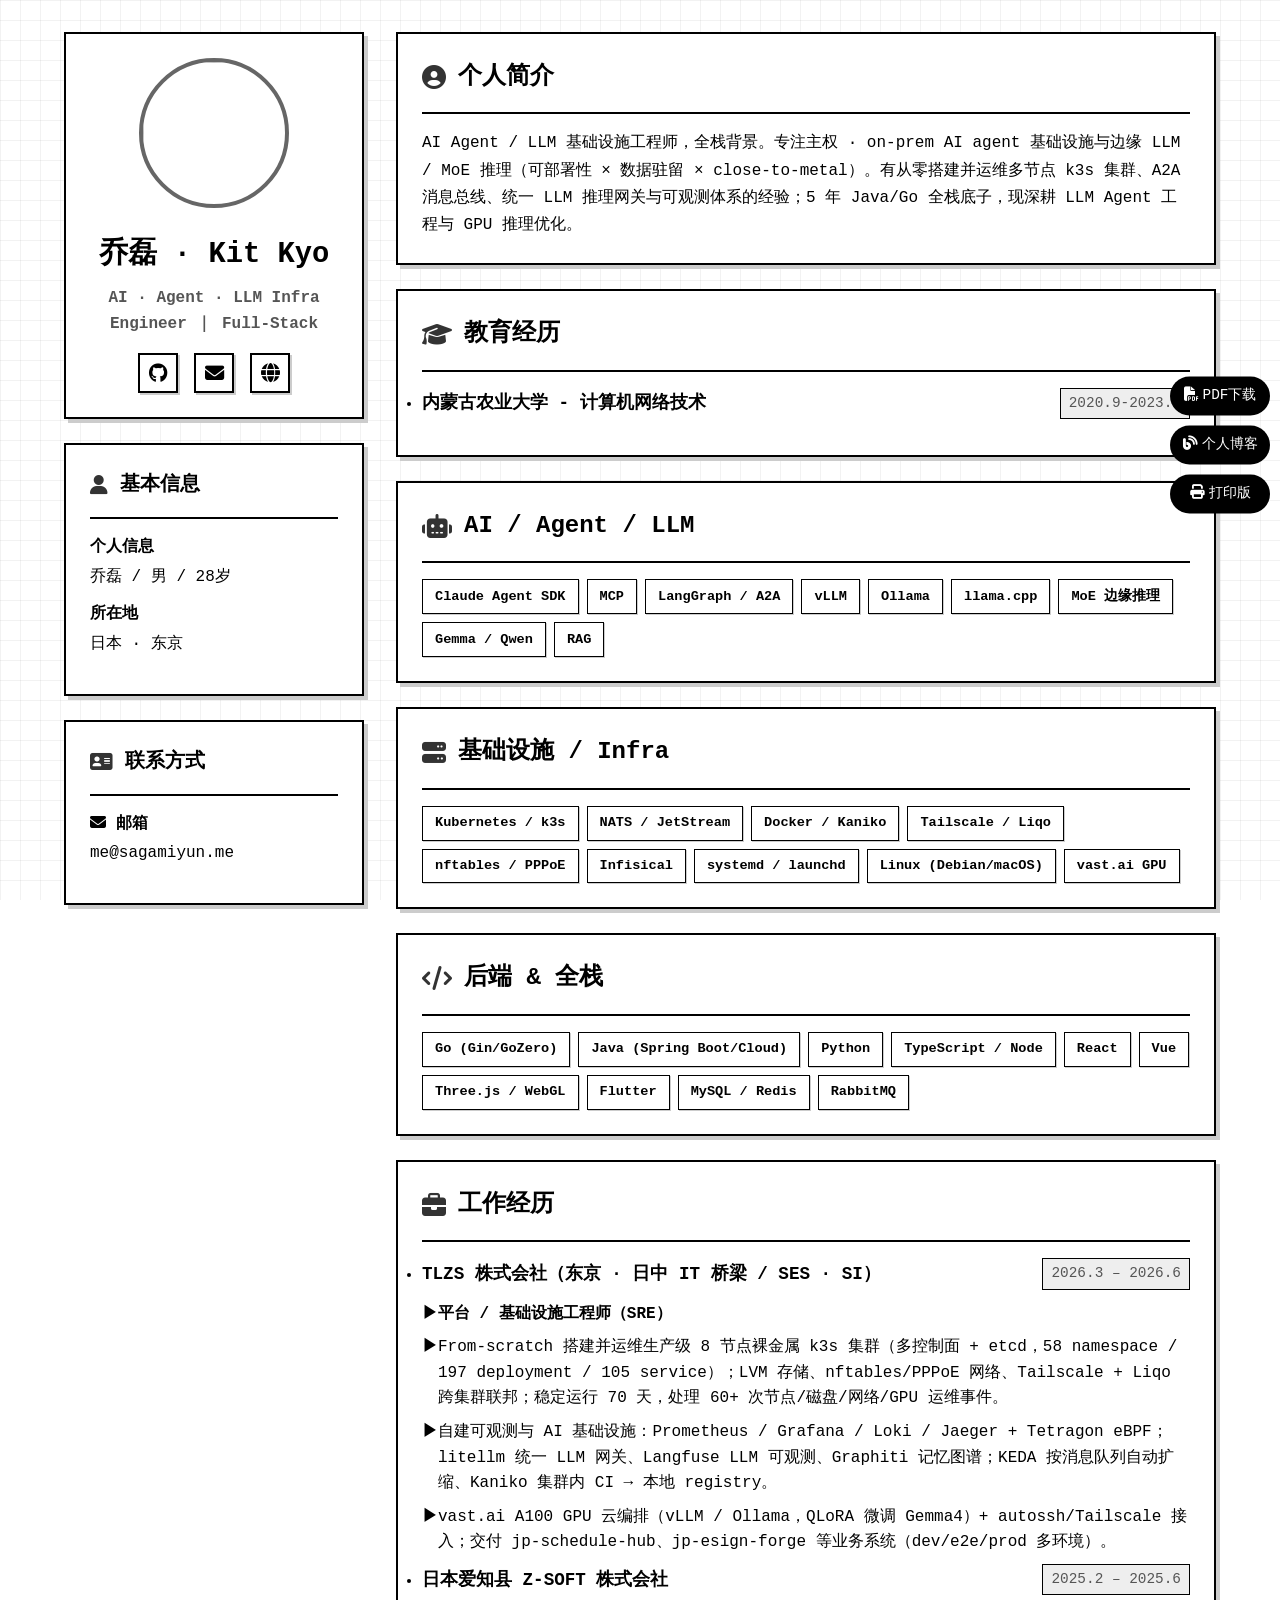
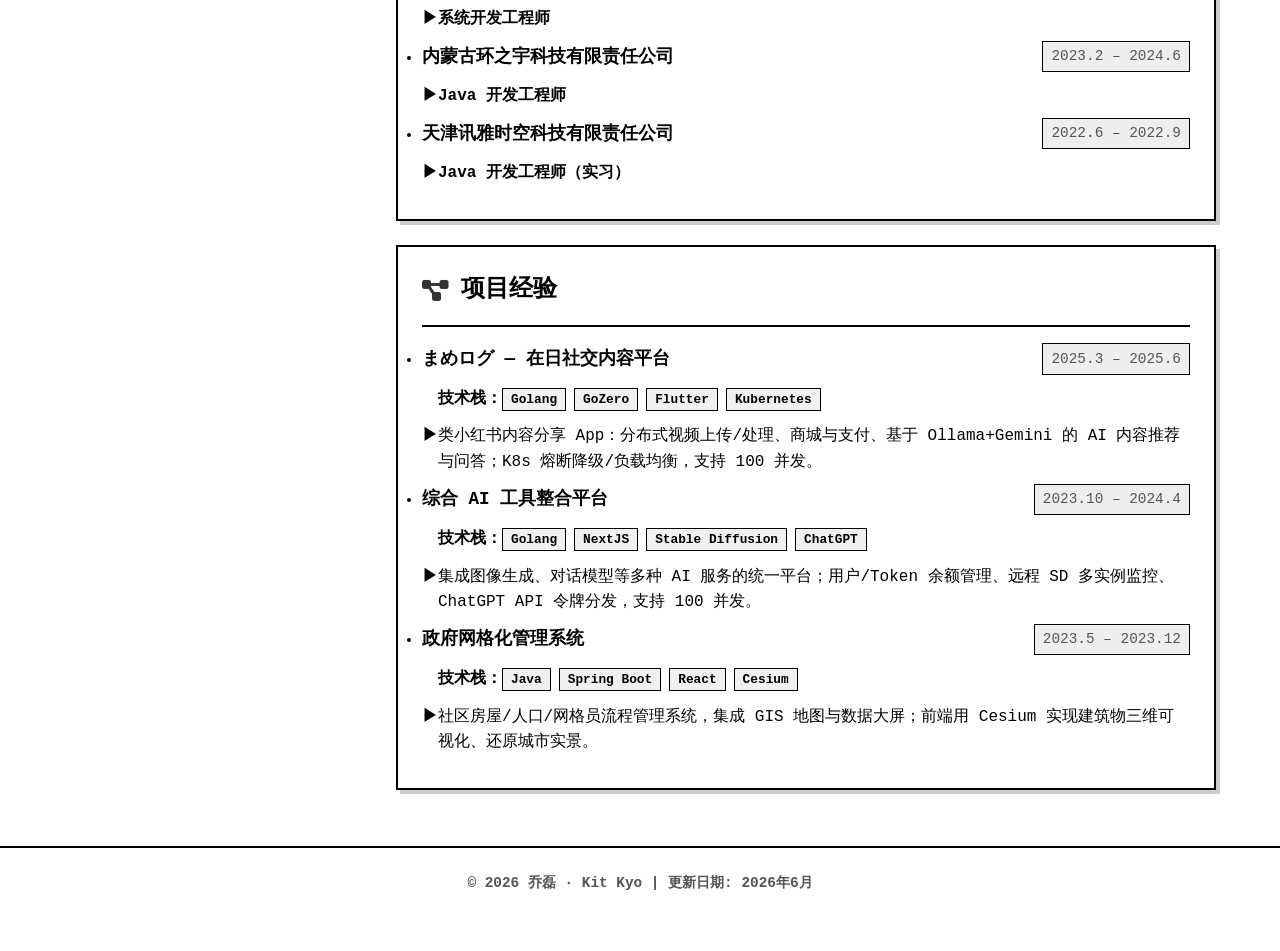
==== index.html @ 7904037d "resume: fix summary wording" ====
<!DOCTYPE html>
<html lang="zh-cn">

<head>
  <meta http-equiv="Content-Type" content="text/html; charset=UTF-8">

  <!--字符编码-->
  <meta http-equiv="Content-Type" content="text/html;charset=utf-8">
  <!--语言-->
  <meta http-equiv="Content-Language" contect="zh-CN">
  <!--移动端适配-->
  <meta name="viewport" content="width=device-width, initial-scale=1, user-scalable=no">
  <!--标题-->
  <title>乔磊的个人简历</title>
  <!--关键词-->
  <meta name="keywords" content="乔磊,个人主页,简历,qiaolei，乔磊的个人简历">
  <!--描述-->
  <meta name="description" content="乔磊的个人简历">
  <!--作者 author-->
  <meta name="author" content="乔磊,me@sagamiyun.me">

  <!-- 字体 -->
  <link rel="preconnect" href="https://fonts.googleapis.com">
  <link rel="preconnect" href="https://fonts.gstatic.com" crossorigin>
  <link href="https://fonts.googleapis.com/css2?family=Inter:wght@400;500;600;700&display=swap" rel="stylesheet">

  <!--logo-->
  <link rel="shortcut icon" href="https://img.sagamiyun.me//img/202212170943982.jpg" type="image/x-icon">
  <!-- Font Awesome -->
  <link rel="stylesheet" href="https://cdnjs.cloudflare.com/ajax/libs/font-awesome/6.4.0/css/all.min.css">
  <!-- 自定义样式 -->
  <link rel="stylesheet" href="./modern-resume.css">

  <style>
    /* 侧边导航栏样式 */
    .sidebar-nav {
      position: fixed;
      right: 20px;
      top: 50%;
      transform: translateY(-50%);
      z-index: 1000;
    }

    .sidebar-nav ul {
      list-style: none;
      padding: 0;
      margin: 0;
    }

    .sidebar-nav li {
      margin-bottom: 10px;
    }

    .sidebar-nav a {
      display: block;
      width: 120px;
      padding: 10px 15px;
      background-color: var(--primary-color);
      color: white;
      text-decoration: none;
      border-radius: 30px;
      text-align: center;
      font-weight: 500;
      transition: var(--transition);
      box-shadow: var(--shadow);
    }

    .sidebar-nav a:hover {
      background-color: var(--secondary-color);
      transform: translateY(-3px);
      box-shadow: 0 10px 15px -3px rgba(0, 0, 0, 0.2), 0 4px 6px -2px rgba(0, 0, 0, 0.1);
    }

    .sidebar-nav i {
      margin-right: 5px;
    }

    /* 修复头像居中问题 */
    .portrait {
      display: flex;
      justify-content: center;
      align-items: center;
      margin-bottom: 1.5rem;
    }

    .avatar {
      width: 150px;
      height: 150px;
      border-radius: 50%;
      object-fit: cover;
      border: 4px solid var(--accent-color);
      box-shadow: var(--shadow);
      margin: 0 auto;
    }

    .name {
      text-align: center;
    }

    .social-links {
      display: flex;
      justify-content: center;
      gap: 1rem;
      margin-top: 1rem;
    }

    /* 响应式设计 */
    @media (max-width: 1400px) {
      .sidebar-nav {
        right: 10px;
      }

      .sidebar-nav a {
        width: 100px;
        font-size: 0.9rem;
        padding: 8px 12px;
      }
    }

    @media (max-width: 900px) {
      .sidebar-nav {
        position: static;
        transform: none;
        margin: 20px auto;
        width: 100%;
        max-width: 300px;
      }

      .sidebar-nav ul {
        display: flex;
        justify-content: space-around;
      }

      .sidebar-nav li {
        margin: 0 5px;
      }

      .sidebar-nav a {
        width: auto;
        padding: 8px 15px;
      }
    }
  </style>

  <script>
    function loading2() {
      document.getElementsByClassName('avatar')[0].style.display = 'block';
      document.getElementsByClassName('loading')[0].style.display = 'none';
    }
  </script>
</head>

<body>
  <!-- 侧边导航栏 -->
  <aside class="sidebar-nav">
    <ul>
      <li><a href="https://cdn.statically.io/gh/sagamiyun/sagamiyun.github.io/main/sagamiyuncurriculum_vitae.pdf"
          target="_blank"><i class="fas fa-file-pdf"></i>PDF下载</a></li>
      <li><a href="https://sagamiyun.me/" target="_blank"><i class="fas fa-blog"></i>个人博客</a></li>
      <li><a href="print-webresume.html" target="_blank"><i class="fas fa-print"></i>打印版</a></li>
    </ul>
  </aside>

  <article class="container">
    <section class="side" id="side">

      <!-- 个人肖像 -->
      <section class="me">
        <section class="portrait">
          <div class="loading" style="display: none;"> <span></span> <span></span> <span></span> <span></span>
            <span></span> </div>
          <!-- 头像照片 -->
          <img class="avatar" src="https://img.sagamiyun.me//img/13143451267812.png" onload="loading2()"
            style="display: block;">
        </section>
        <h1 class="name">乔磊 · Kit Kyo</h1>
        <h4 class="info-job">AI · Agent · LLM Infra Engineer ｜ Full-Stack</h4>

        <!-- 社交媒体链接 -->
        <div class="social-links">
          <a href="https://github.com/SagamiYun" target="_blank" title="GitHub"><i class="fab fa-github"></i></a>
          <a href="mailto:me@sagamiyun.me" title="Email"><i class="fas fa-envelope"></i></a>
          <a href="https://sagamiyun.me/" target="_blank" title="个人博客"><i class="fas fa-globe"></i></a>
        </div>
      </section>

      <!-- 基本信息 -->
      <section class="profile info-unit">
        <h2> <i class="fas fa-user" aria-hidden="true"></i>基本信息</h2>
        <hr>
        <ul>
          <li>
            <label>个人信息</label>
            <span>乔磊 / 男 / 28岁</span>
          </li>
          <li>
            <label>所在地</label>
            <span>日本 · 东京</span>
          </li>
        </ul>
      </section>

      <!-- 联系方式 -->
      <section class="contact info-unit">
        <h2> <i class="fas fa-address-card" aria-hidden="true"></i>联系方式</h2>
        <hr>
        <ul>
          <li><label><i class="fas fa-envelope"></i> 邮箱</label><a href="mailto:me@sagamiyun.me"
              target="_blank">me@sagamiyun.me</a></li>
        </ul>
      </section>

    </section>

    <section class="main">
      <!-- 个人简介 -->
      <section class="summary info-unit">
        <h2> <i class="fas fa-user-circle" aria-hidden="true"></i>个人简介</h2>
        <hr>
        <p>
          AI Agent / LLM 基础设施工程师，全栈背景。专注主权 · on-prem AI agent 基础设施与边缘 LLM / MoE 推理（可部署性 × 数据驻留 × close-to-metal）。有从零搭建并运维多节点 k3s 集群、A2A 消息总线、统一 LLM 推理网关与可观测体系的经验；5 年 Java/Go 全栈底子，现深耕 LLM Agent 工程与 GPU 推理优化。
        </p>
      </section>

      <!-- 教育经历 -->
      <section class="edu info-unit">
        <h2> <i class="fas fa-graduation-cap" aria-hidden="true"></i>教育经历</h2>
        <hr>
        <ul>
          <li>
            <h3> <span>内蒙古农业大学 - 计算机网络技术</span>
              <time>2020.9-2023.7</time>
            </h3>
          </li>
        </ul>
      </section>

      <!-- 技能 -->
      <section class="skills info-unit">
        <h2> <i class="fas fa-robot" aria-hidden="true"></i>AI / Agent / LLM</h2>
        <hr>
        <ul class="info-content skill-tags">
          <li><span class="tag">Claude Agent SDK</span></li>
          <li><span class="tag">MCP</span></li>
          <li><span class="tag">LangGraph / A2A</span></li>
          <li><span class="tag">vLLM</span></li>
          <li><span class="tag">Ollama</span></li>
          <li><span class="tag">llama.cpp</span></li>
          <li><span class="tag">MoE 边缘推理</span></li>
          <li><span class="tag">Gemma / Qwen</span></li>
          <li><span class="tag">RAG</span></li>
        </ul>
      </section>

      <section class="skills info-unit">
        <h2> <i class="fas fa-server" aria-hidden="true"></i>基础设施 / Infra</h2>
        <hr>
        <ul class="info-content skill-tags">
          <li><span class="tag">Kubernetes / k3s</span></li>
          <li><span class="tag">NATS / JetStream</span></li>
          <li><span class="tag">Docker / Kaniko</span></li>
          <li><span class="tag">Tailscale / Liqo</span></li>
          <li><span class="tag">nftables / PPPoE</span></li>
          <li><span class="tag">Infisical</span></li>
          <li><span class="tag">systemd / launchd</span></li>
          <li><span class="tag">Linux (Debian/macOS)</span></li>
          <li><span class="tag">vast.ai GPU</span></li>
        </ul>
      </section>

      <section class="skills info-unit">
        <h2> <i class="fas fa-code" aria-hidden="true"></i>后端 & 全栈</h2>
        <hr>
        <ul class="info-content skill-tags">
          <li><span class="tag">Go (Gin/GoZero)</span></li>
          <li><span class="tag">Java (Spring Boot/Cloud)</span></li>
          <li><span class="tag">Python</span></li>
          <li><span class="tag">TypeScript / Node</span></li>
          <li><span class="tag">React</span></li>
          <li><span class="tag">Vue</span></li>
          <li><span class="tag">Three.js / WebGL</span></li>
          <li><span class="tag">Flutter</span></li>
          <li><span class="tag">MySQL / Redis</span></li>
          <li><span class="tag">RabbitMQ</span></li>
        </ul>
      </section>

      <!-- 工作经历 -->
      <section class="work info-unit">
        <h2> <i class="fas fa-briefcase" aria-hidden="true"></i>工作经历</h2>
        <hr />
        <ul>
          <li>
            <h3> <span>TLZS 株式会社（东京 · 日中 IT 桥梁 / SES · SI）</span>
              <time>2026.3 – 2026.6</time>
            </h3>
            <ul class="info-content">
              <li><strong>平台 / 基础设施工程师（SRE）</strong></li>
              <li>From-scratch 搭建并运维生产级 8 节点裸金属 k3s 集群（多控制面 + etcd，58 namespace / 197 deployment / 105 service）；LVM 存储、nftables/PPPoE 网络、Tailscale + Liqo 跨集群联邦；稳定运行 70 天，处理 60+ 次节点/磁盘/网络/GPU 运维事件。</li>
              <li>自建可观测与 AI 基础设施：Prometheus / Grafana / Loki / Jaeger + Tetragon eBPF；litellm 统一 LLM 网关、Langfuse LLM 可观测、Graphiti 记忆图谱；KEDA 按消息队列自动扩缩、Kaniko 集群内 CI → 本地 registry。</li>
              <li>vast.ai A100 GPU 云编排（vLLM / Ollama，QLoRA 微调 Gemma4）+ autossh/Tailscale 接入；交付 jp-schedule-hub、jp-esign-forge 等业务系统（dev/e2e/prod 多环境）。</li>
            </ul>
          </li>
          <li>
            <h3> <span>日本爱知县 Z-SOFT 株式会社</span>
              <time>2025.2 – 2025.6</time>
            </h3>
            <ul class="info-content">
              <li><strong>系统开发工程师</strong></li>
            </ul>
          </li>
          <li>
            <h3> <span>内蒙古环之宇科技有限责任公司</span>
              <time>2023.2 – 2024.6</time>
            </h3>
            <ul class="info-content">
              <li><strong>Java 开发工程师</strong></li>
            </ul>
          </li>
          <li>
            <h3> <span>天津讯雅时空科技有限责任公司</span>
              <time>2022.6 – 2022.9</time>
            </h3>
            <ul class="info-content">
              <li><strong>Java 开发工程师（实习）</strong></li>
            </ul>
          </li>
        </ul>
      </section>

      <!-- 项目经验 -->
      <section class="project info-unit">
        <h2> <i class="fas fa-project-diagram" aria-hidden="true"></i>项目经验</h2>
        <hr>
        <ul>
          <li>
            <h3> <span>まめログ — 在日社交内容平台</span>
              <time>2025.3 – 2025.6</time>
            </h3>
            <ul class="info-content">
              <li class="project-tech"><strong>技术栈：</strong><span class="tech-tag">Golang</span><span class="tech-tag">GoZero</span><span class="tech-tag">Flutter</span><span class="tech-tag">Kubernetes</span></li>
              <li>类小红书内容分享 App：分布式视频上传/处理、商城与支付、基于 Ollama+Gemini 的 AI 内容推荐与问答；K8s 熔断降级/负载均衡，支持 100 并发。</li>
            </ul>
          </li>
          <li>
            <h3> <span>综合 AI 工具整合平台</span>
              <time>2023.10 – 2024.4</time>
            </h3>
            <ul class="info-content">
              <li class="project-tech"><strong>技术栈：</strong><span class="tech-tag">Golang</span><span class="tech-tag">NextJS</span><span class="tech-tag">Stable Diffusion</span><span class="tech-tag">ChatGPT</span></li>
              <li>集成图像生成、对话模型等多种 AI 服务的统一平台；用户/Token 余额管理、远程 SD 多实例监控、ChatGPT API 令牌分发，支持 100 并发。</li>
            </ul>
          </li>
          <li>
            <h3> <span>政府网格化管理系统</span>
              <time>2023.5 – 2023.12</time>
            </h3>
            <ul class="info-content">
              <li class="project-tech"><strong>技术栈：</strong><span class="tech-tag">Java</span><span class="tech-tag">Spring Boot</span><span class="tech-tag">React</span><span class="tech-tag">Cesium</span></li>
              <li>社区房屋/人口/网格员流程管理系统，集成 GIS 地图与数据大屏；前端用 Cesium 实现建筑物三维可视化、还原城市实景。</li>
            </ul>
          </li>
        </ul>
      </section>
    </section>
  </article>

  <footer>
    <p>© 2026 乔磊 · Kit Kyo | 更新日期: 2026年6月</p>
  </footer>
</body>

</html>
---- modern-resume.css ----
/* 像素风格简历样式 - 黑白简约主题 */
:root {
  --primary-color: #000000;
  --secondary-color: #333333;
  --accent-color: #666666;
  --text-color: #000000;
  --light-text: #555555;
  --bg-color: #ffffff;
  --card-bg: #ffffff;
  --border-color: #000000;
  --pixel-shadow: 4px 4px 0px #cccccc;
  --pixel-border: 2px solid #000000;
  --transition: none;
  --glow: none;
}

* {
  margin: 0;
  padding: 0;
  box-sizing: border-box;
}

body {
  font-family: 'Courier New', monospace;
  background: #ffffff;
  color: #000000;
  line-height: 1.6;
  padding: 2rem 0;
  min-height: 100vh;
  position: relative;
}

/* 像素网格背景效果 */
body::before {
  content: '';
  position: fixed;
  top: 0;
  left: 0;
  width: 100%;
  height: 100%;
  background-image: 
    linear-gradient(rgba(0, 0, 0, 0.05) 1px, transparent 1px),
    linear-gradient(90deg, rgba(0, 0, 0, 0.05) 1px, transparent 1px);
  background-size: 20px 20px;
  pointer-events: none;
  z-index: -1;
}

.container {
  max-width: 1200px;
  margin: 0 auto;
  display: grid;
  grid-template-columns: 300px 1fr;
  gap: 2rem;
  padding: 0 1.5rem;
  position: relative;
}

/* 像素风格侧边栏 */
.side {
  position: sticky;
  top: 2rem;
  height: fit-content;
}

.me, .profile, .contact, .skill {
  background: var(--card-bg);
  border: var(--pixel-border);
  padding: 1.5rem;
  margin-bottom: 1.5rem;
  box-shadow: var(--pixel-shadow);
  position: relative;
  backdrop-filter: blur(10px);
}

/* 像素风格发光边框效果 */
.me::before, .profile::before, .contact::before, .skill::before, .info-unit::before {
  display: none;
}

.me:hover, .profile:hover, .contact:hover, .skill:hover, .info-unit:hover {
  transform: none;
  box-shadow: var(--pixel-shadow);
}

@keyframes pixelGlow {
  0% { filter: brightness(1); }
  50% { filter: brightness(1.2); }
  100% { filter: brightness(1.1); }
}

.portrait {
  display: flex;
  justify-content: center;
  align-items: center;
  margin-bottom: 1.5rem;
}

.avatar {
  width: 120px;
  height: 120px;
  border: 3px solid var(--border-color);
  box-shadow: var(--pixel-shadow);
  margin: 0 auto;
  image-rendering: pixelated;
  image-rendering: -moz-crisp-edges;
  image-rendering: crisp-edges;
}

.name {
  font-size: 1.8rem;
  font-weight: bold;
  color: var(--primary-color);
  text-align: center;
  margin-bottom: 0.5rem;
  font-family: 'Courier New', monospace;
}

.info-job {
  font-size: 1rem;
  color: var(--light-text);
  text-align: center;
  margin-bottom: 1rem;
  font-weight: bold;
  font-family: 'Courier New', monospace;
}

/* 社交媒体链接 - 像素按钮风格 */
.social-links {
  display: flex;
  justify-content: center;
  gap: 1rem;
  margin-top: 1rem;
}

.social-links a {
  color: var(--primary-color);
  font-size: 1.2rem;
  width: 40px;
  height: 40px;
  border: 2px solid var(--border-color);
  display: flex;
  align-items: center;
  justify-content: center;
  background: var(--card-bg);
  box-shadow: 2px 2px 0px #cccccc;
  text-decoration: none;
}

.social-links a:hover {
  background: #eeeeee;
  box-shadow: 2px 2px 0px #aaaaaa;
  transform: translate(-1px, -1px);
}

.info-unit {
  background: var(--card-bg);
  border: var(--pixel-border);
  padding: 1.5rem;
  margin-bottom: 1.5rem;
  box-shadow: var(--pixel-shadow);
  position: relative;
  backdrop-filter: blur(10px);
}

.info-unit h2 {
  font-size: 1.25rem;
  font-weight: bold;
  color: var(--primary-color);
  margin-bottom: 1rem;
  display: flex;
  align-items: center;
  font-family: 'Courier New', monospace;
}

.info-unit h2 i {
  margin-right: 0.75rem;
  color: var(--secondary-color);
}

.info-unit hr {
  height: 2px;
  background: var(--border-color);
  border: none;
  margin-bottom: 1rem;
}

.profile ul, .contact ul {
  list-style: none;
}

.profile li, .contact li {
  margin-bottom: 0.75rem;
  color: var(--text-color);
  font-family: 'Courier New', monospace;
}

.profile label, .contact label {
  display: block;
  font-weight: bold;
  color: var(--primary-color);
  margin-bottom: 0.25rem;
}

.contact a {
  color: var(--text-color);
  text-decoration: none;
}

.contact a:hover {
  color: var(--secondary-color);
}

/* 主内容区样式 */
.main .info-unit h2 {
  font-size: 1.5rem;
}

.main .info-unit h3 {
  font-size: 1.1rem;
  font-weight: bold;
  margin-bottom: 0.75rem;
  display: flex;
  justify-content: space-between;
  align-items: center;
  color: var(--primary-color);
  font-family: 'Courier New', monospace;
}

.main .info-unit h3 time {
  font-size: 0.9rem;
  color: var(--light-text);
  font-weight: normal;
  background: #eeeeee;
  padding: 0.2rem 0.5rem;
  border: 1px solid var(--border-color);
}

.info-content {
  padding-left: 1rem;
  list-style: none;
}

.info-content li {
  margin-bottom: 0.5rem;
  position: relative;
  color: var(--text-color);
  font-family: 'Courier New', monospace;
}

.info-content li:before {
  content: "▶";
  color: var(--primary-color);
  font-weight: bold;
  display: inline-block;
  width: 1em;
  margin-left: -1em;
}

.info-content strong {
  color: var(--primary-color);
  font-weight: bold;
}

.project .info-content ul {
  padding-left: 1.5rem;
  margin-top: 0.5rem;
}

.project .info-content i {
  color: var(--primary-color);
  margin-right: 0.5rem;
}

/* 像素风格技能标签 */
.skill-tags {
  display: flex;
  flex-wrap: wrap;
  gap: 0.5rem;
  padding-left: 0;
}

.skill-tags li {
  margin-bottom: 0;
}

.skill-tags li:before {
  content: none;
}

.tag {
  background: var(--card-bg);
  color: var(--primary-color);
  padding: 0.35rem 0.75rem;
  border: 1px solid var(--border-color);
  font-size: 0.85rem;
  font-weight: bold;
  display: inline-block;
  font-family: 'Courier New', monospace;
  box-shadow: 1px 1px 0px #cccccc;
}

.tag:hover {
  background: #eeeeee;
  box-shadow: 2px 2px 0px #aaaaaa;
  transform: translate(-1px, -1px);
}

/* 像素风格技能详情 */
.skill-details {
  margin-top: 1.5rem;
}

.skill-item {
  margin-bottom: 1.5rem;
  padding: 1rem;
  background: #f8f8f8;
  border: 1px solid var(--border-color);
  border-left: 3px solid var(--primary-color);
}

.skill-item h4 {
  color: var(--primary-color);
  margin-bottom: 0.5rem;
  font-size: 1rem;
  font-family: 'Courier New', monospace;
  font-weight: bold;
}

.skill-item h4 i {
  margin-right: 0.5rem;
}

.skill-item p {
  color: var(--text-color);
  font-size: 0.95rem;
  margin: 0;
  font-family: 'Courier New', monospace;
}

/* 项目技术标签 - 像素风格 */
.project-tech {
  margin-bottom: 0.75rem !important;
}

.project-tech:before {
  content: none !important;
}

.tech-tag {
  background: #f0f0f0;
  color: var(--primary-color);
  padding: 0.2rem 0.5rem;
  border: 1px solid var(--border-color);
  font-size: 0.8rem;
  font-weight: bold;
  margin-right: 0.5rem;
  font-family: 'Courier New', monospace;
}

/* 技能等级标签 */
.skill-level {
  float: right;
  font-size: 0.8rem;
  color: white;
  background: var(--primary-color);
  padding: 0.1rem 0.5rem;
  border: 1px solid var(--border-color);
  font-family: 'Courier New', monospace;
  font-weight: bold;
}

/* 像素风格进度条 */
progress {
  width: 100%;
  height: 12px;
  border: 2px solid var(--border-color);
  background: #f8f8f8;
  margin-top: 0.25rem;
}

progress::-webkit-progress-bar {
  background: #f8f8f8;
}

progress::-webkit-progress-value {
  background: var(--primary-color);
}

/* 页脚样式 */
footer {
  text-align: center;
  padding: 1.5rem 0;
  color: var(--light-text);
  font-size: 0.9rem;
  margin-top: 2rem;
  border-top: 2px solid var(--border-color);
  font-family: 'Courier New', monospace;
  font-weight: bold;
}

/* 个人简介样式 */
.summary p {
  color: var(--text-color);
  font-size: 1rem;
  line-height: 1.7;
  font-family: 'Courier New', monospace;
}

/* 响应式设计 */
@media (max-width: 900px) {
  .container {
    grid-template-columns: 1fr;
  }
  
  .side {
    position: static;
  }
  
  body::before {
    background-size: 15px 15px;
  }
}

@media (max-width: 600px) {
  body {
    padding: 1rem 0;
  }
  
  .container {
    padding: 0 1rem;
  }
  
  .main .info-unit h3 {
    flex-direction: column;
    align-items: flex-start;
  }
  
  .main .info-unit h3 time {
    margin-top: 0.25rem;
  }
  
  .skill-tags {
    gap: 0.35rem;
  }
  
  .tag {
    padding: 0.25rem 0.5rem;
    font-size: 0.8rem;
  }
  
  body::before {
    background-size: 10px 10px;
  }
}

/* 打印样式优化 */
@media print {
  body {
    background: white;
    padding: 0;
  }
  
  body::before {
    display: none;
  }
  
  .container {
    max-width: 100%;
    padding: 0;
  }
  
  .me:hover, .profile:hover, .contact:hover, .info-unit:hover {
    transform: none;
    box-shadow: none;
  }
  
  .me, .profile, .contact, .info-unit {
    box-shadow: none;
    border: 1px solid #000;
    background: white;
    color: black;
  }
  
  footer {
    display: none;
  }
}
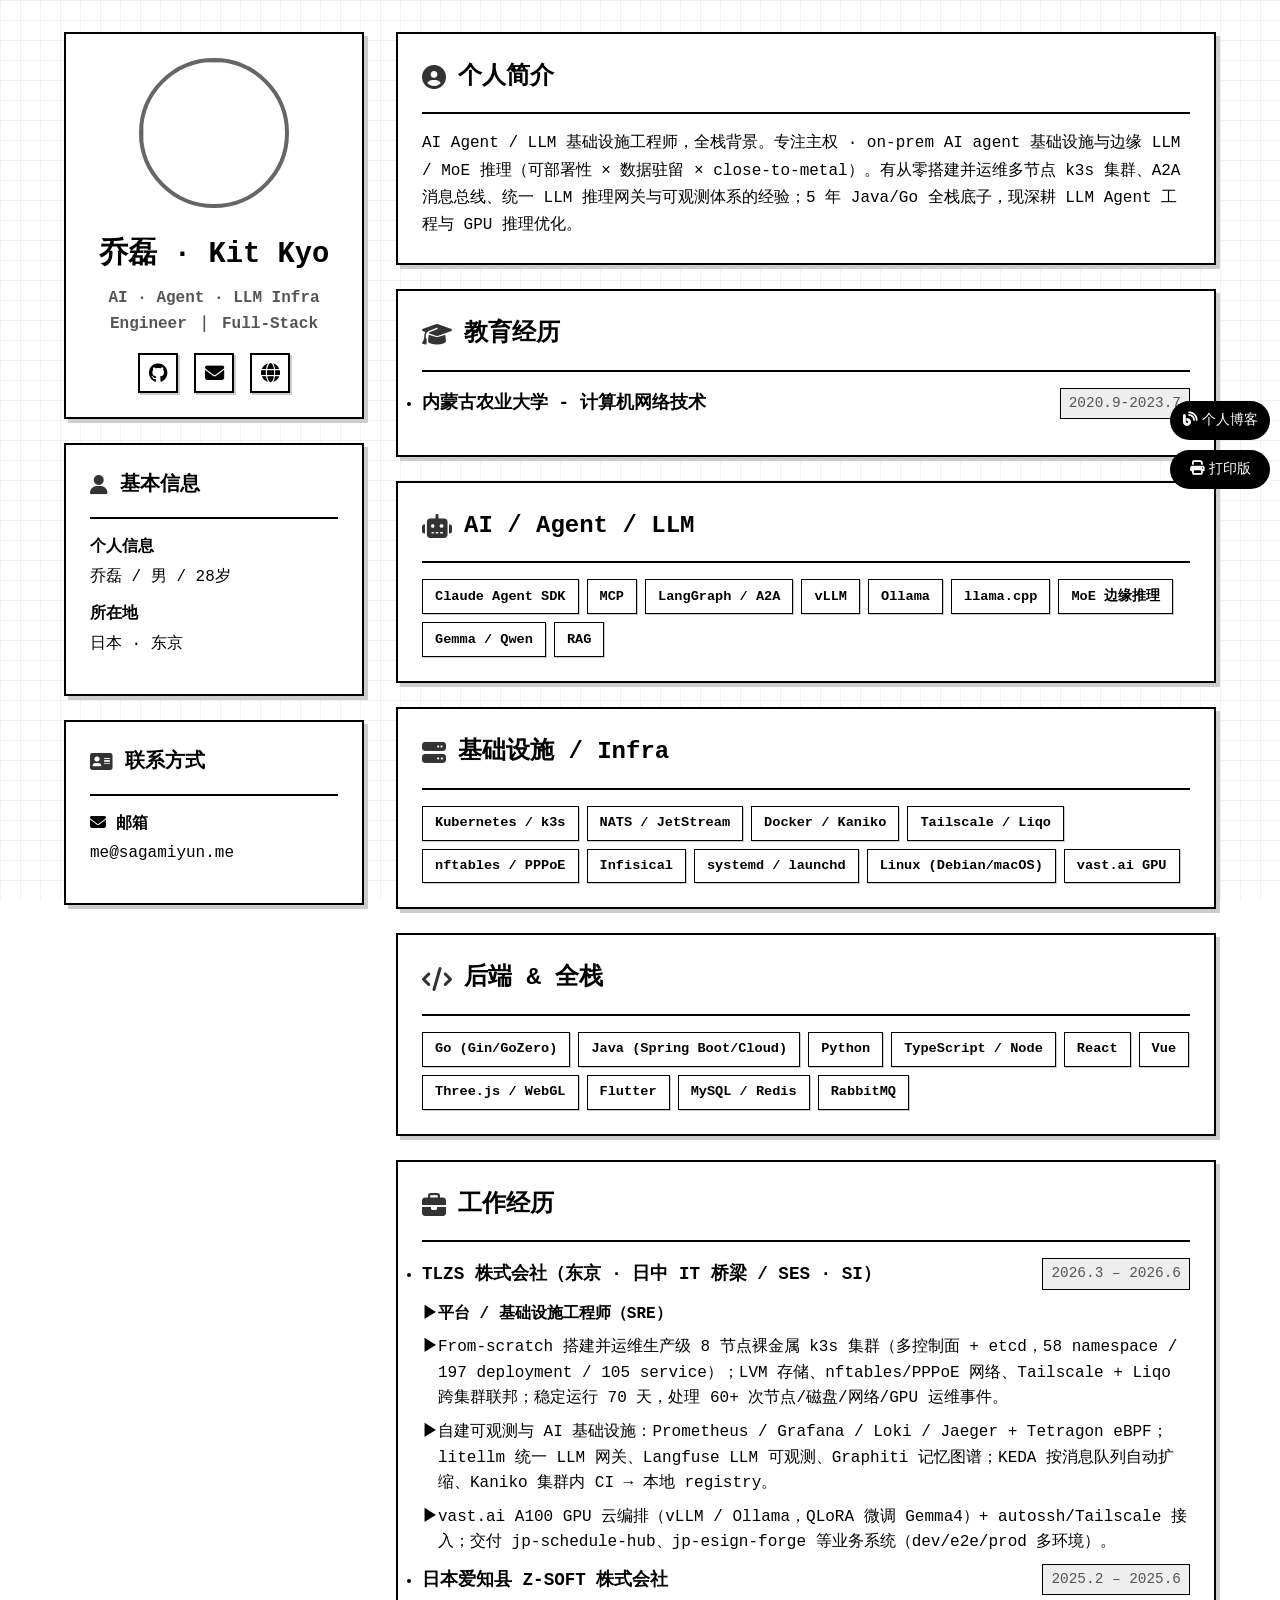
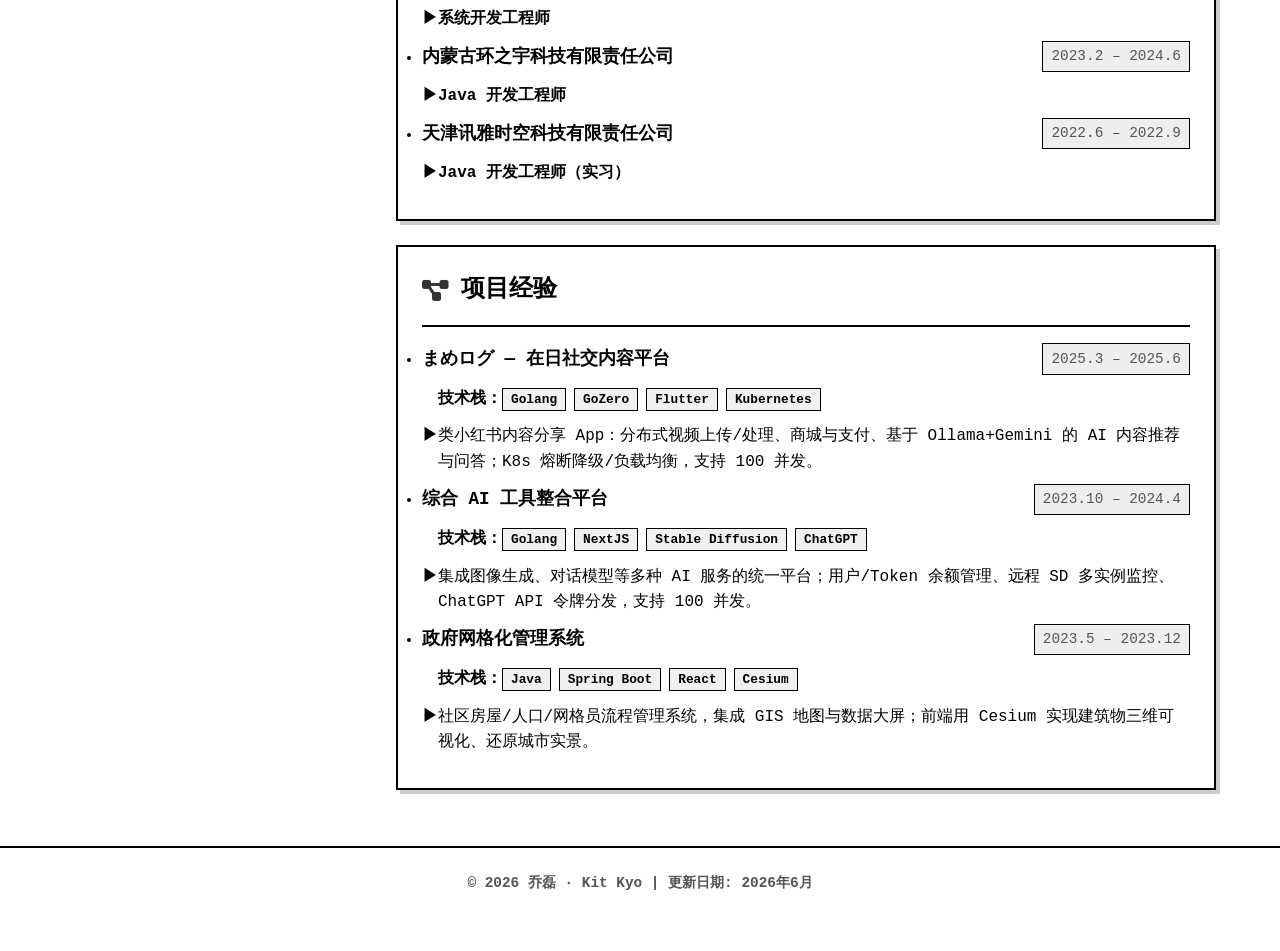
==== commit 656ab7aa: "resume: drop stale CV PDF download link" ====
--- a/index.html
+++ b/index.html
@@ -154,8 +154,6 @@
   <!-- 侧边导航栏 -->
   <aside class="sidebar-nav">
     <ul>
-      <li><a href="https://cdn.statically.io/gh/sagamiyun/sagamiyun.github.io/main/sagamiyuncurriculum_vitae.pdf"
-          target="_blank"><i class="fas fa-file-pdf"></i>PDF下载</a></li>
       <li><a href="https://sagamiyun.me/" target="_blank"><i class="fas fa-blog"></i>个人博客</a></li>
       <li><a href="print-webresume.html" target="_blank"><i class="fas fa-print"></i>打印版</a></li>
     </ul>
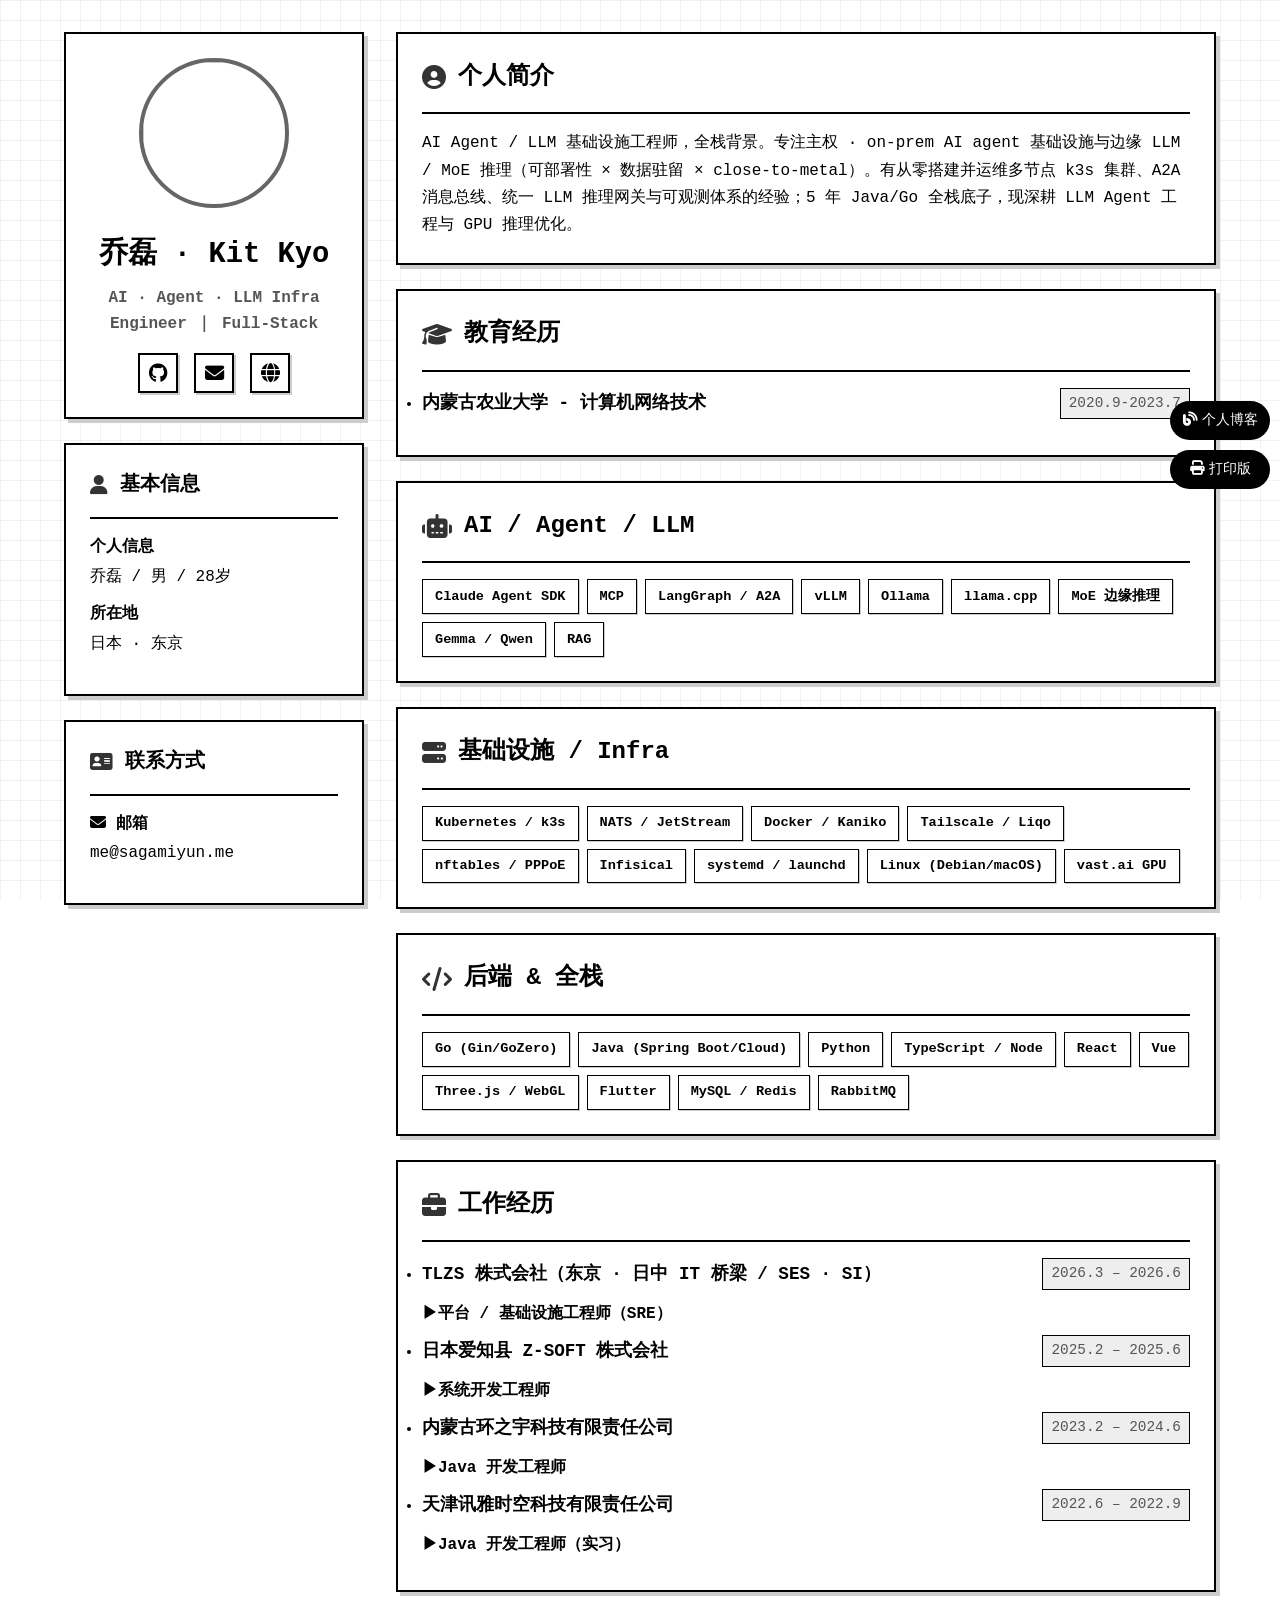
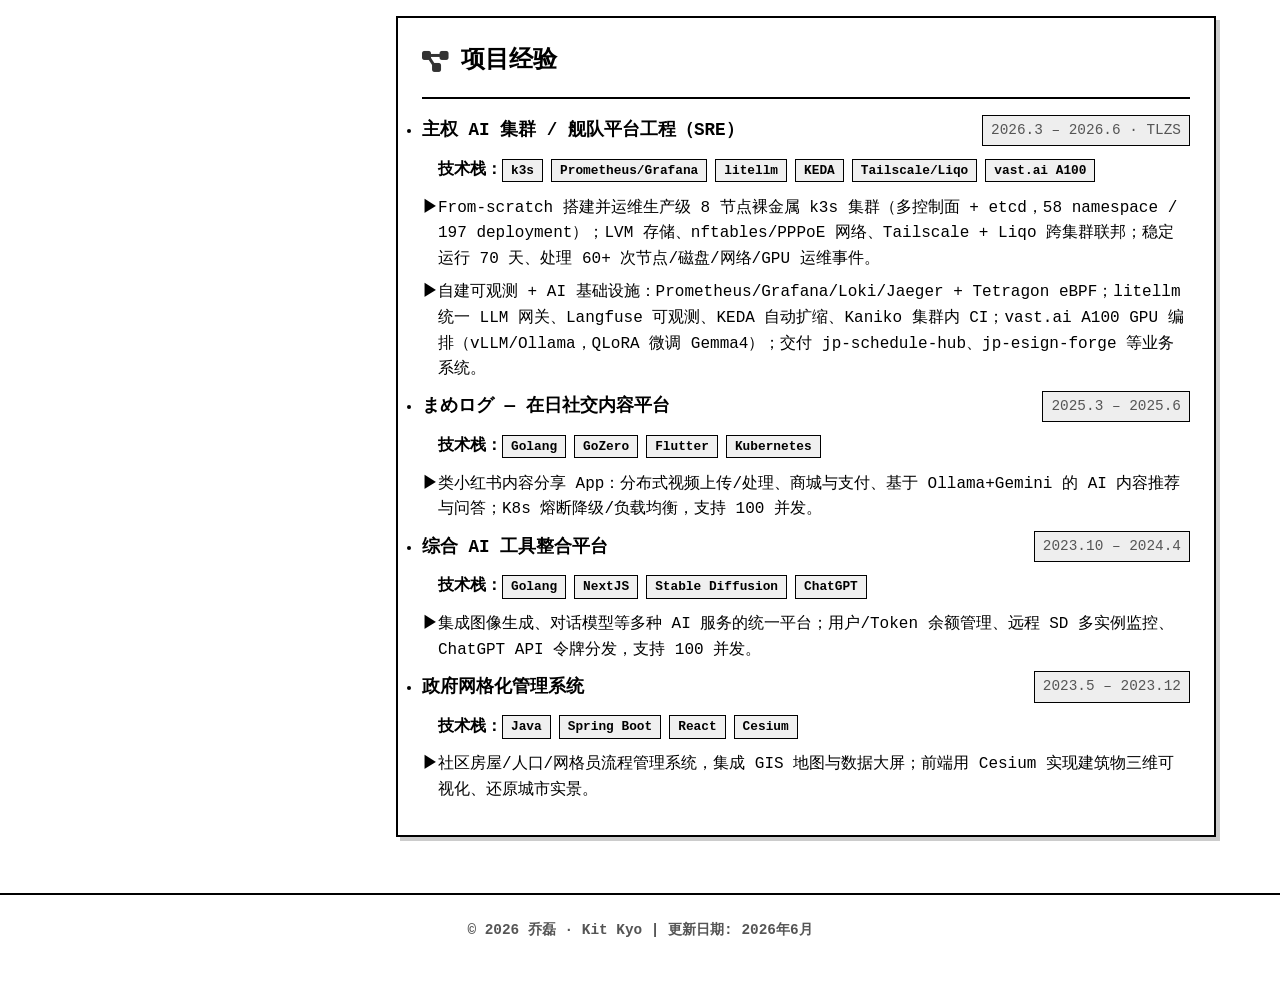
==== commit ba516208: "resume: TLZS work entry brief (consistent); move SRE detail to projects" ====
--- a/index.html
+++ b/index.html
@@ -294,9 +294,6 @@
             </h3>
             <ul class="info-content">
               <li><strong>平台 / 基础设施工程师（SRE）</strong></li>
-              <li>From-scratch 搭建并运维生产级 8 节点裸金属 k3s 集群（多控制面 + etcd，58 namespace / 197 deployment / 105 service）；LVM 存储、nftables/PPPoE 网络、Tailscale + Liqo 跨集群联邦；稳定运行 70 天，处理 60+ 次节点/磁盘/网络/GPU 运维事件。</li>
-              <li>自建可观测与 AI 基础设施：Prometheus / Grafana / Loki / Jaeger + Tetragon eBPF；litellm 统一 LLM 网关、Langfuse LLM 可观测、Graphiti 记忆图谱；KEDA 按消息队列自动扩缩、Kaniko 集群内 CI → 本地 registry。</li>
-              <li>vast.ai A100 GPU 云编排（vLLM / Ollama，QLoRA 微调 Gemma4）+ autossh/Tailscale 接入；交付 jp-schedule-hub、jp-esign-forge 等业务系统（dev/e2e/prod 多环境）。</li>
             </ul>
           </li>
           <li>
@@ -331,6 +328,16 @@
         <h2> <i class="fas fa-project-diagram" aria-hidden="true"></i>项目经验</h2>
         <hr>
         <ul>
+          <li>
+            <h3> <span>主权 AI 集群 / 舰队平台工程（SRE）</span>
+              <time>2026.3 – 2026.6 · TLZS</time>
+            </h3>
+            <ul class="info-content">
+              <li class="project-tech"><strong>技术栈：</strong><span class="tech-tag">k3s</span><span class="tech-tag">Prometheus/Grafana</span><span class="tech-tag">litellm</span><span class="tech-tag">KEDA</span><span class="tech-tag">Tailscale/Liqo</span><span class="tech-tag">vast.ai A100</span></li>
+              <li>From-scratch 搭建并运维生产级 8 节点裸金属 k3s 集群（多控制面 + etcd，58 namespace / 197 deployment）；LVM 存储、nftables/PPPoE 网络、Tailscale + Liqo 跨集群联邦；稳定运行 70 天、处理 60+ 次节点/磁盘/网络/GPU 运维事件。</li>
+              <li>自建可观测 + AI 基础设施：Prometheus/Grafana/Loki/Jaeger + Tetragon eBPF；litellm 统一 LLM 网关、Langfuse 可观测、KEDA 自动扩缩、Kaniko 集群内 CI；vast.ai A100 GPU 编排（vLLM/Ollama，QLoRA 微调 Gemma4）；交付 jp-schedule-hub、jp-esign-forge 等业务系统。</li>
+            </ul>
+          </li>
           <li>
             <h3> <span>まめログ — 在日社交内容平台</span>
               <time>2025.3 – 2025.6</time>
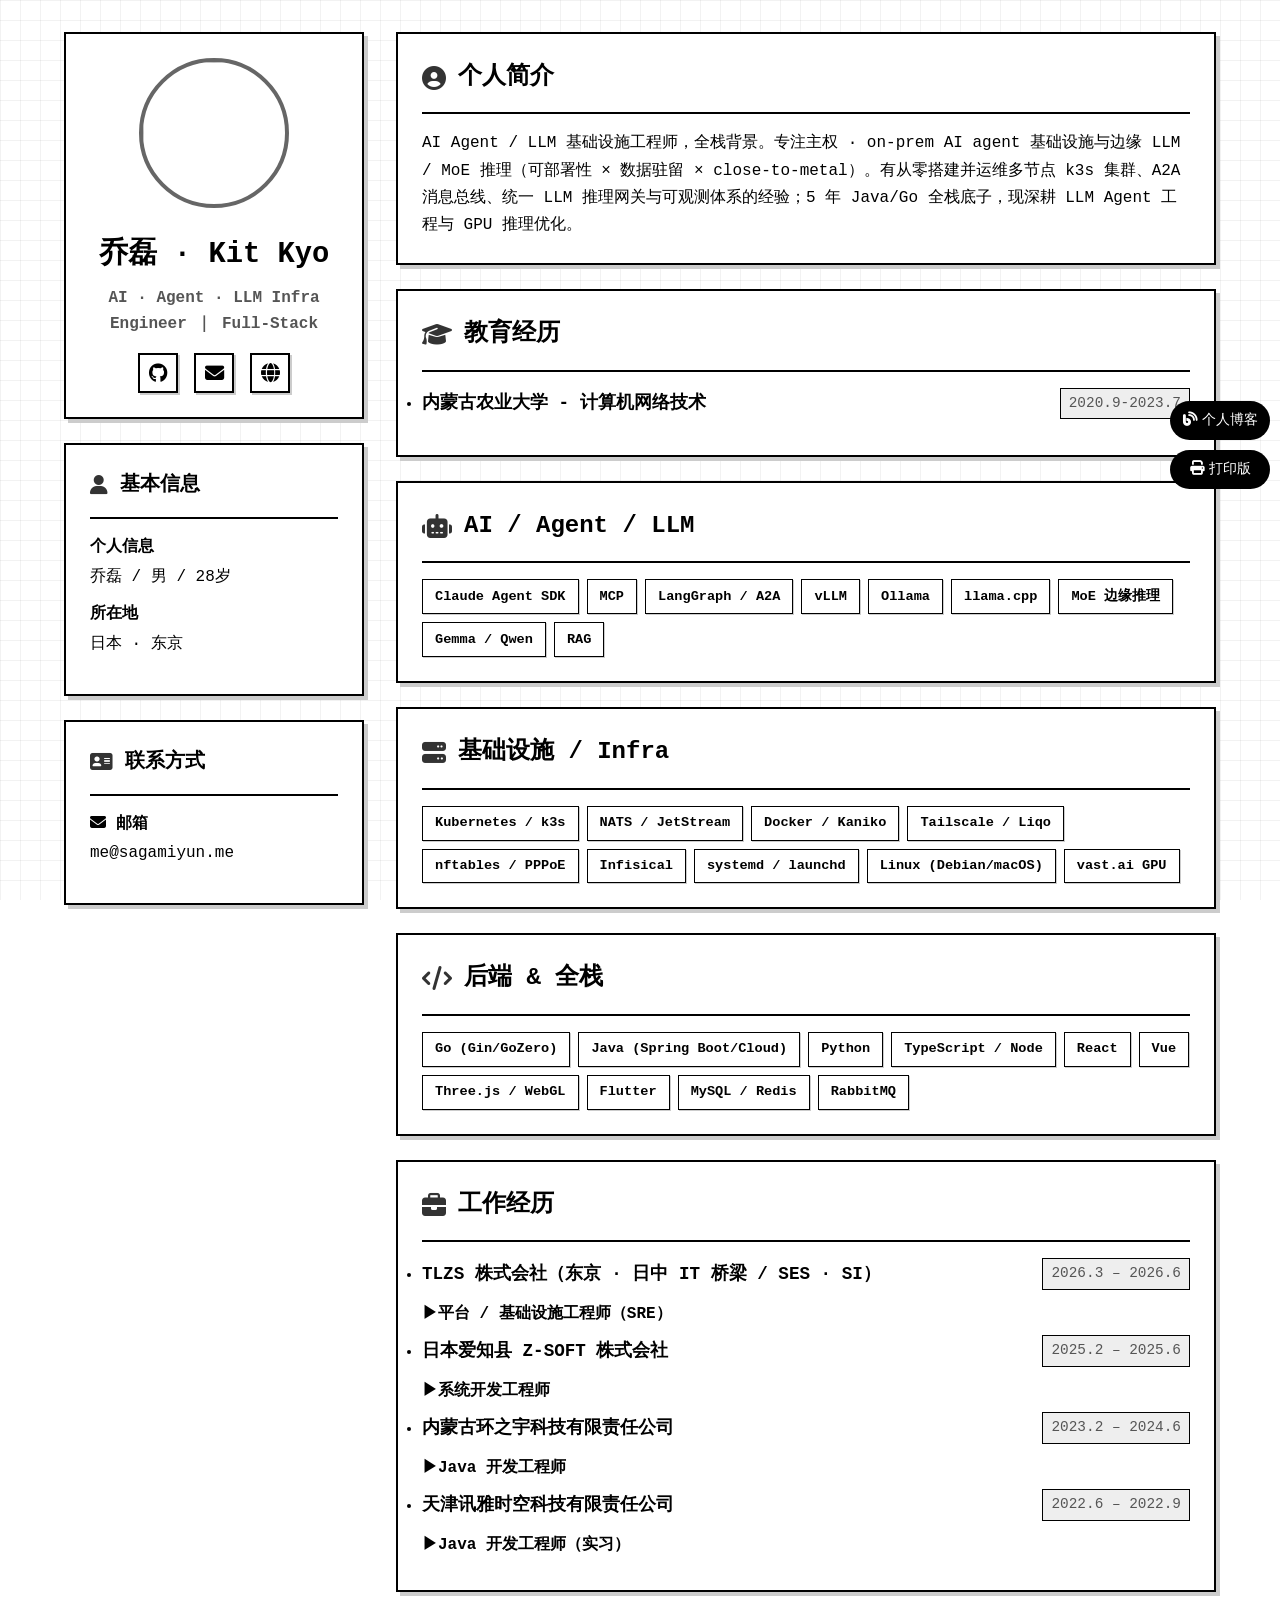
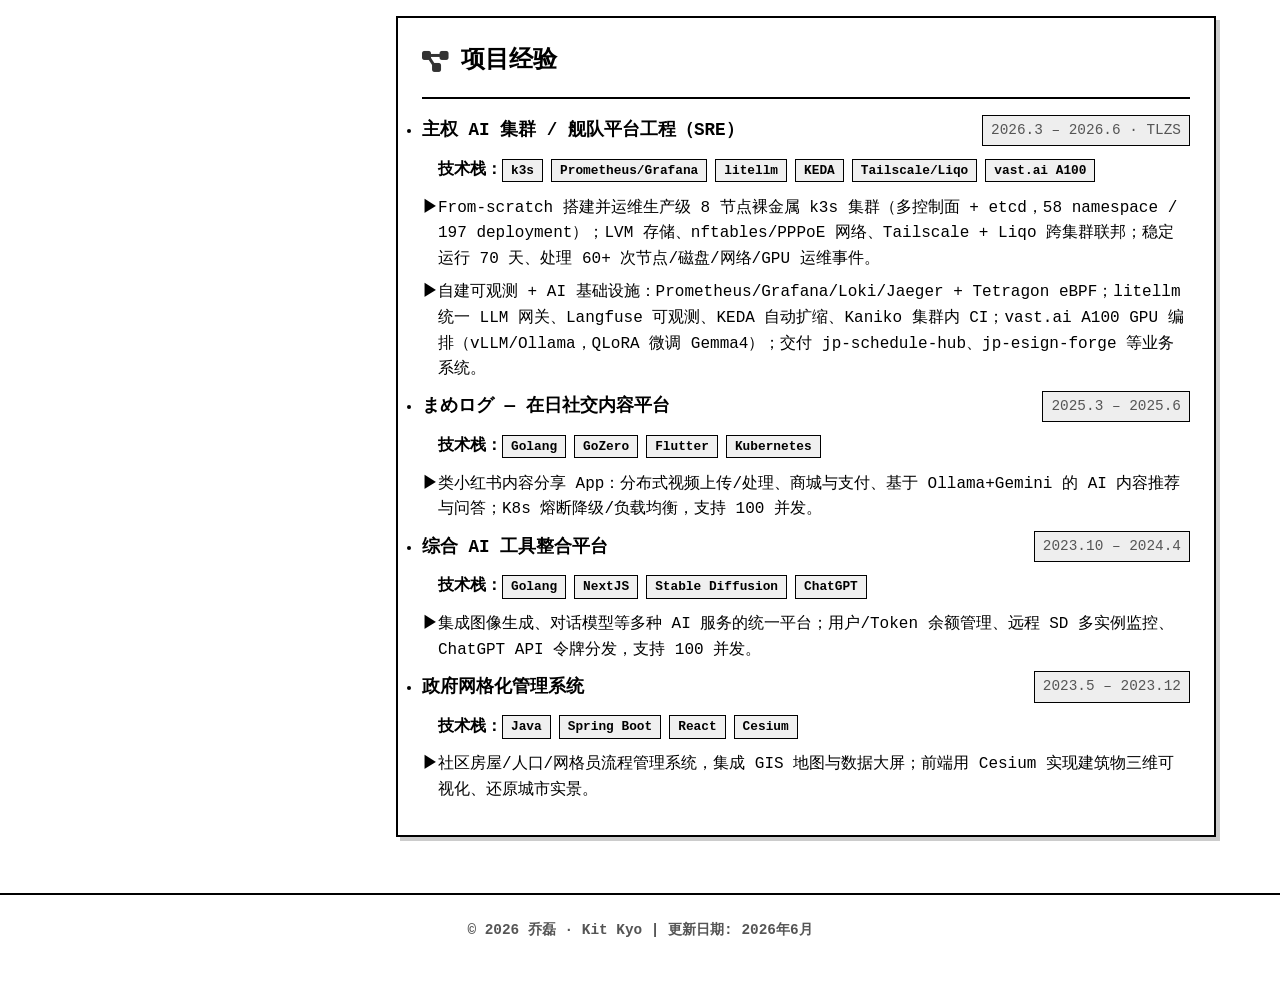
==== commit d37337ed: "resume: [+] svg favicon, replace anime icon" ====
--- a/index.html
+++ b/index.html
@@ -25,7 +25,7 @@
   <link href="https://fonts.googleapis.com/css2?family=Inter:wght@400;500;600;700&display=swap" rel="stylesheet">
 
   <!--logo-->
-  <link rel="shortcut icon" href="https://img.sagamiyun.me//img/202212170943982.jpg" type="image/x-icon">
+  <link rel="icon" href="favicon.svg" type="image/svg+xml">
   <!-- Font Awesome -->
   <link rel="stylesheet" href="https://cdnjs.cloudflare.com/ajax/libs/font-awesome/6.4.0/css/all.min.css">
   <!-- 自定义样式 -->
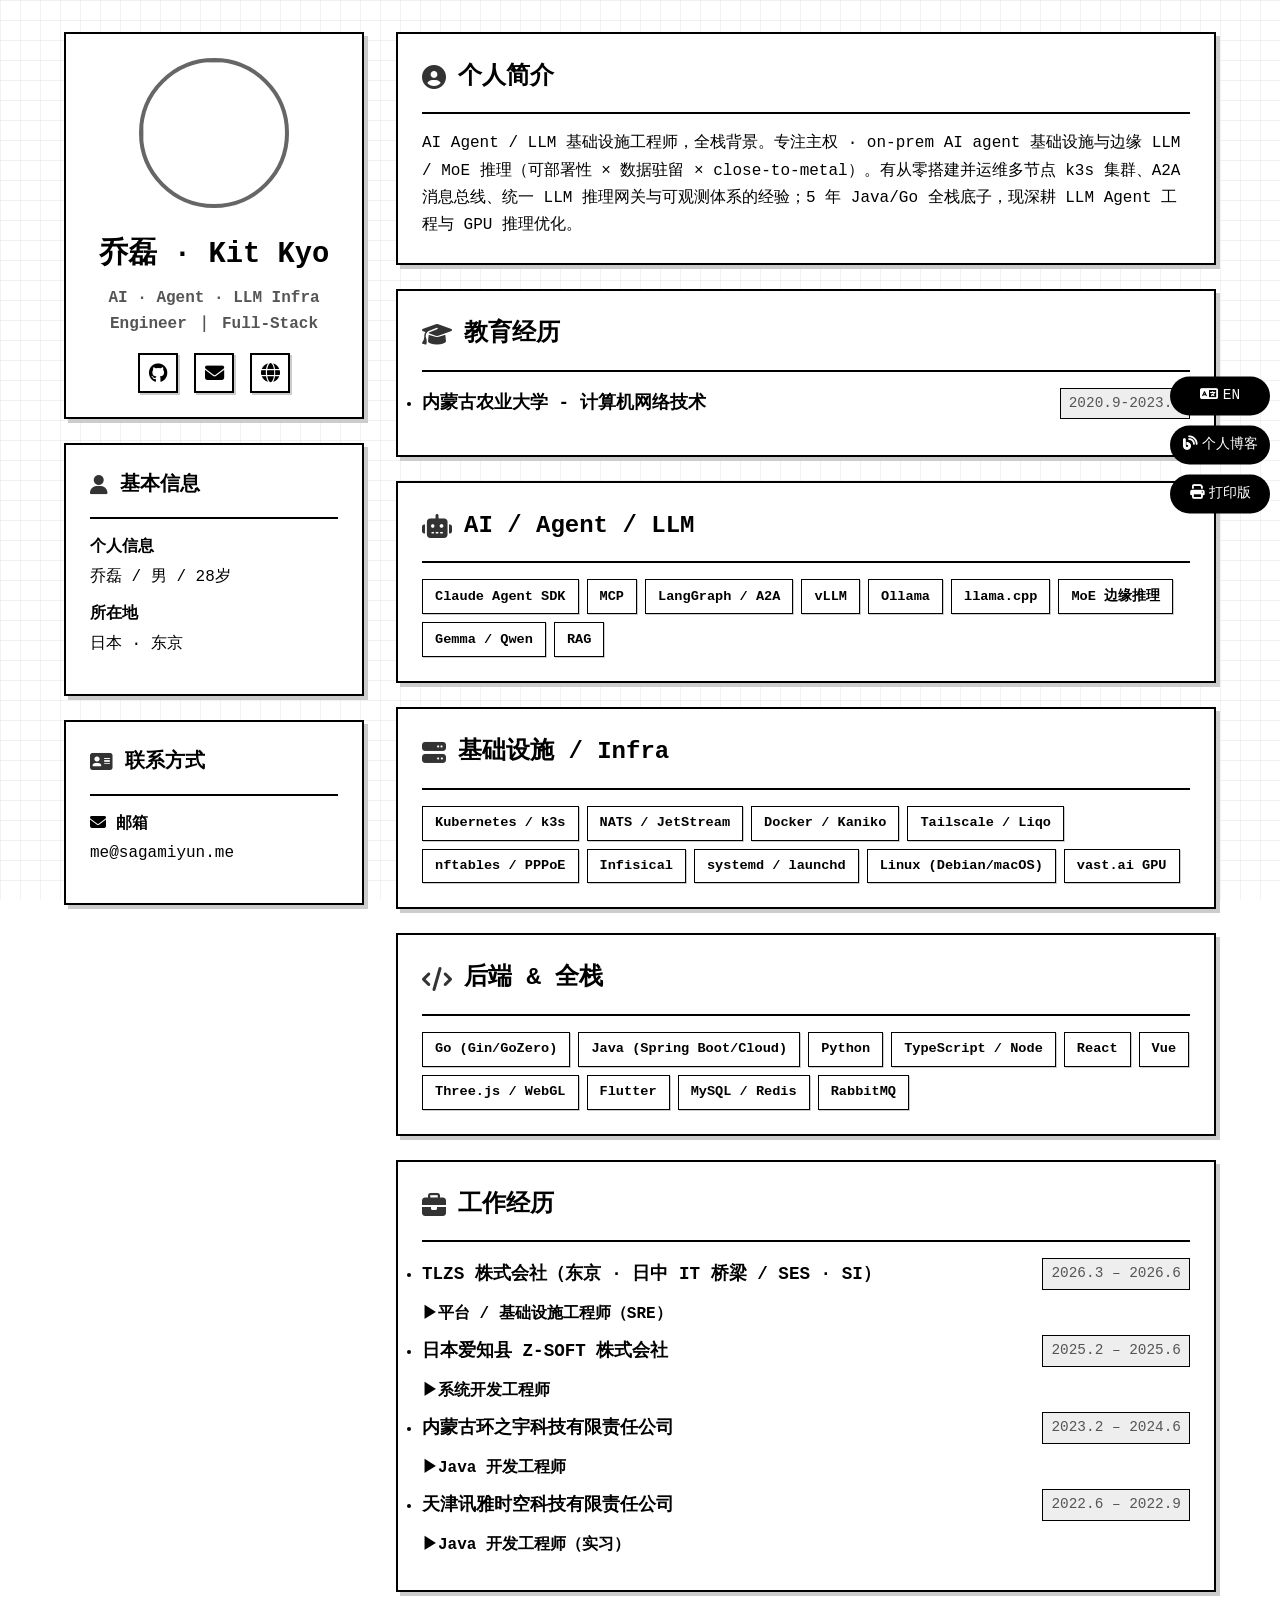
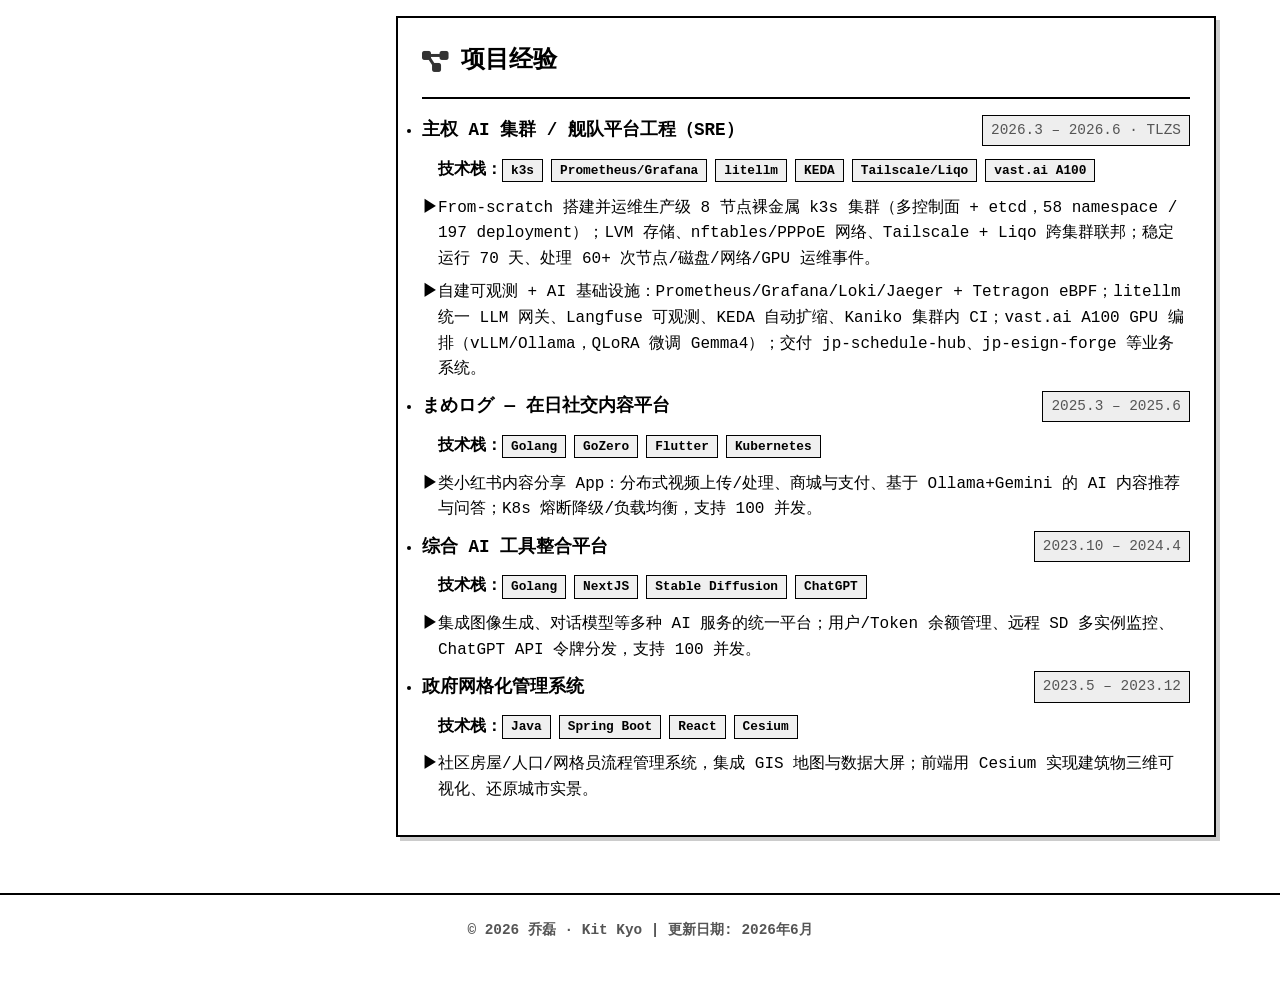
==== commit dd6cbe1c: "resume(CN/EN): mobile responsiveness — CSS breakpoints (600/400px), overflow guards, enable pinch-zo" ====
--- a/index.html
+++ b/index.html
@@ -9,7 +9,7 @@
   <!--语言-->
   <meta http-equiv="Content-Language" contect="zh-CN">
   <!--移动端适配-->
-  <meta name="viewport" content="width=device-width, initial-scale=1, user-scalable=no">
+  <meta name="viewport" content="width=device-width, initial-scale=1, viewport-fit=cover">
   <!--标题-->
   <title>乔磊的个人简历</title>
   <!--关键词-->
@@ -154,6 +154,7 @@
   <!-- 侧边导航栏 -->
   <aside class="sidebar-nav">
     <ul>
+      <li><a href="en.html"><i class="fas fa-language"></i>EN</a></li>
       <li><a href="https://sagamiyun.me/" target="_blank"><i class="fas fa-blog"></i>个人博客</a></li>
       <li><a href="print-webresume.html" target="_blank"><i class="fas fa-print"></i>打印版</a></li>
     </ul>
--- a/modern-resume.css
+++ b/modern-resume.css
@@ -407,50 +407,107 @@
   font-family: 'Courier New', monospace;
 }
 
-/* 响应式设计 */
+/* 响应式设计 — 移动端适配 */
 @media (max-width: 900px) {
   .container {
     grid-template-columns: 1fr;
-  }
-  
+    gap: 1.25rem;
+    padding: 0 1rem;
+  }
+
   .side {
     position: static;
-  }
-  
+    top: auto;
+  }
+
+  .me, .profile, .contact, .skill, .info-unit {
+    margin-bottom: 1rem;
+  }
+
   body::before {
     background-size: 15px 15px;
   }
 }
 
 @media (max-width: 600px) {
+  html, body {
+    overflow-x: hidden;
+  }
+
   body {
-    padding: 1rem 0;
-  }
-  
+    padding: 0.75rem 0;
+  }
+
   .container {
-    padding: 0 1rem;
-  }
-  
+    padding: 0 0.85rem;
+    gap: 1rem;
+  }
+
+  .me, .profile, .contact, .skill, .info-unit {
+    padding: 1.1rem;
+  }
+
+  .avatar {
+    width: 100px;
+    height: 100px;
+  }
+
+  .name {
+    font-size: 1.5rem;
+  }
+
+  .info-job {
+    font-size: 0.9rem;
+  }
+
+  .main .info-unit h2 {
+    font-size: 1.1rem;
+  }
+
   .main .info-unit h3 {
     flex-direction: column;
     align-items: flex-start;
   }
-  
+
   .main .info-unit h3 time {
     margin-top: 0.25rem;
   }
-  
+
   .skill-tags {
     gap: 0.35rem;
   }
-  
+
   .tag {
     padding: 0.25rem 0.5rem;
     font-size: 0.8rem;
   }
-  
+
+  .tech-tag {
+    font-size: 0.78rem;
+  }
+
+  /* 防止长技术名/URL 撑破布局 */
+  .main, .info-content, .info-unit, .summary p, .info-content li {
+    overflow-wrap: anywhere;
+    word-break: break-word;
+  }
+
   body::before {
     background-size: 10px 10px;
+  }
+}
+
+@media (max-width: 400px) {
+  .container {
+    padding: 0 0.6rem;
+  }
+
+  .me, .profile, .contact, .skill, .info-unit {
+    padding: 0.9rem;
+  }
+
+  .name {
+    font-size: 1.35rem;
   }
 }
 
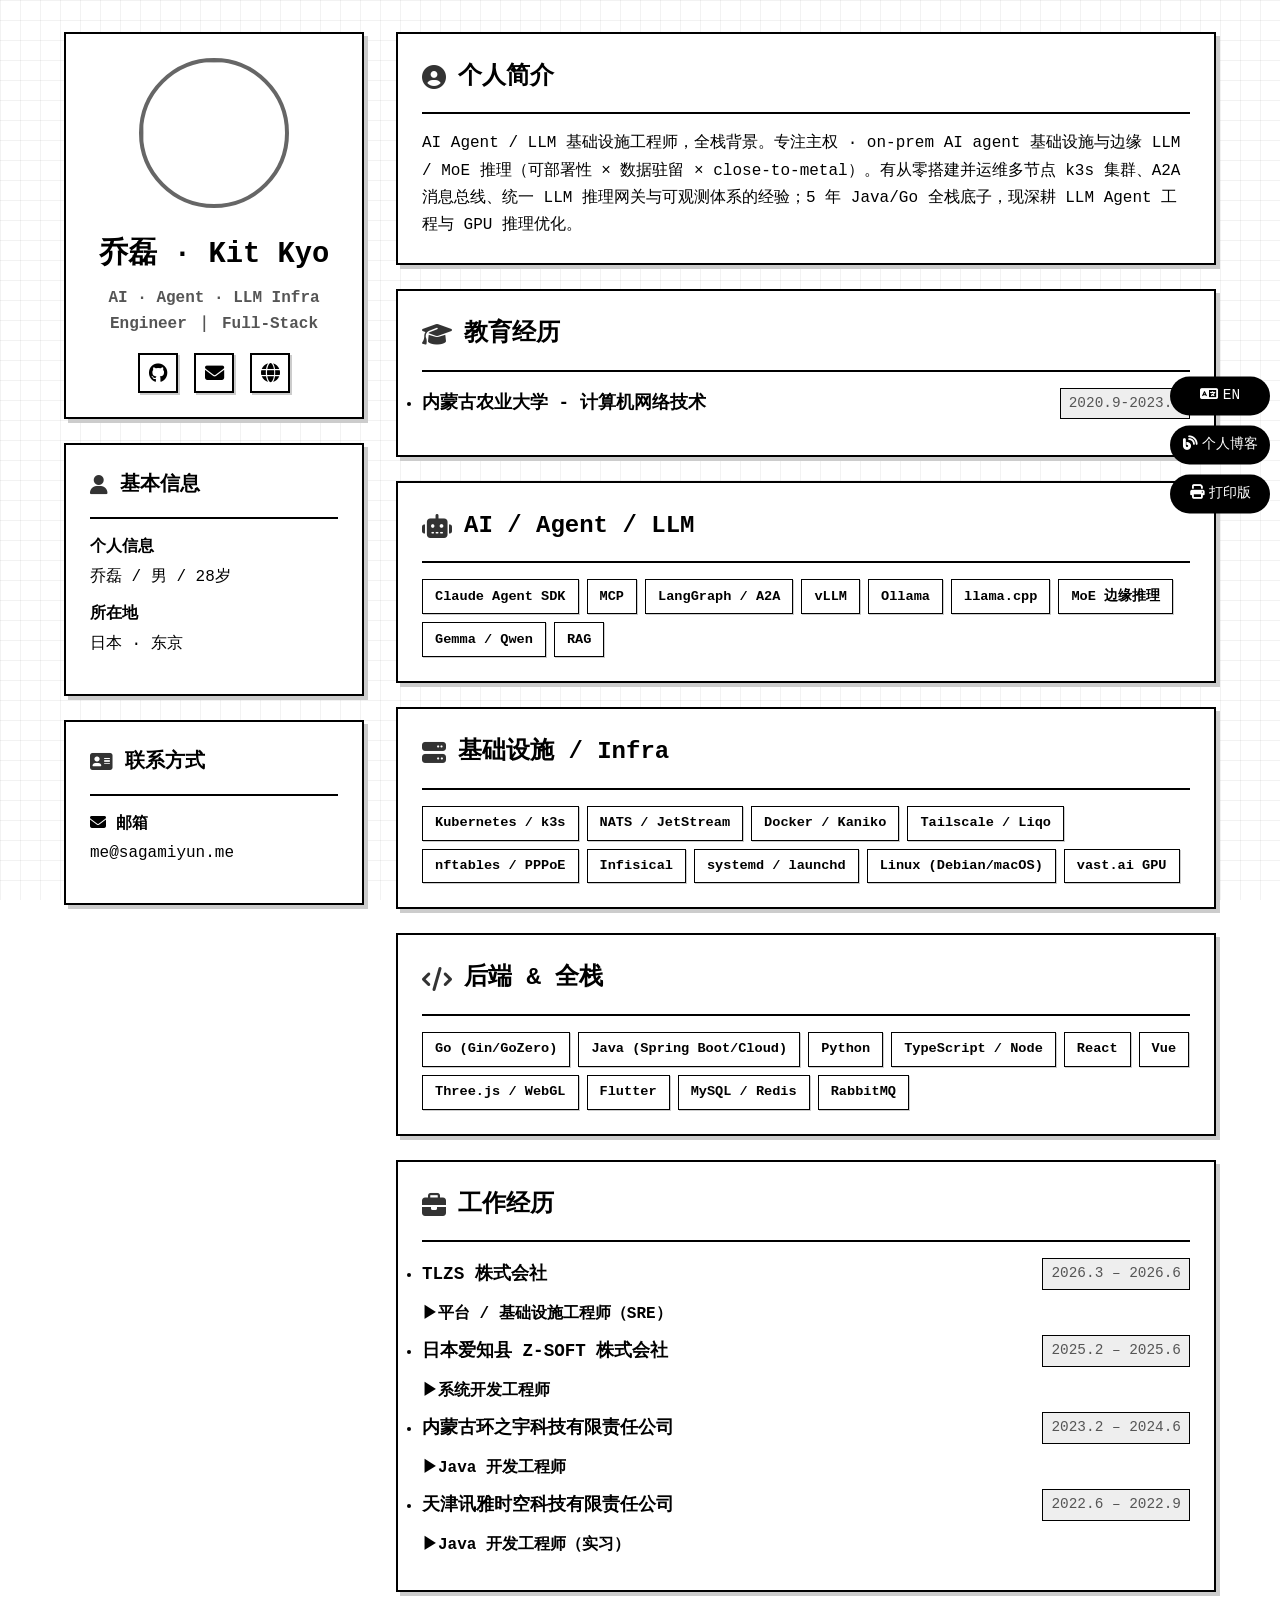
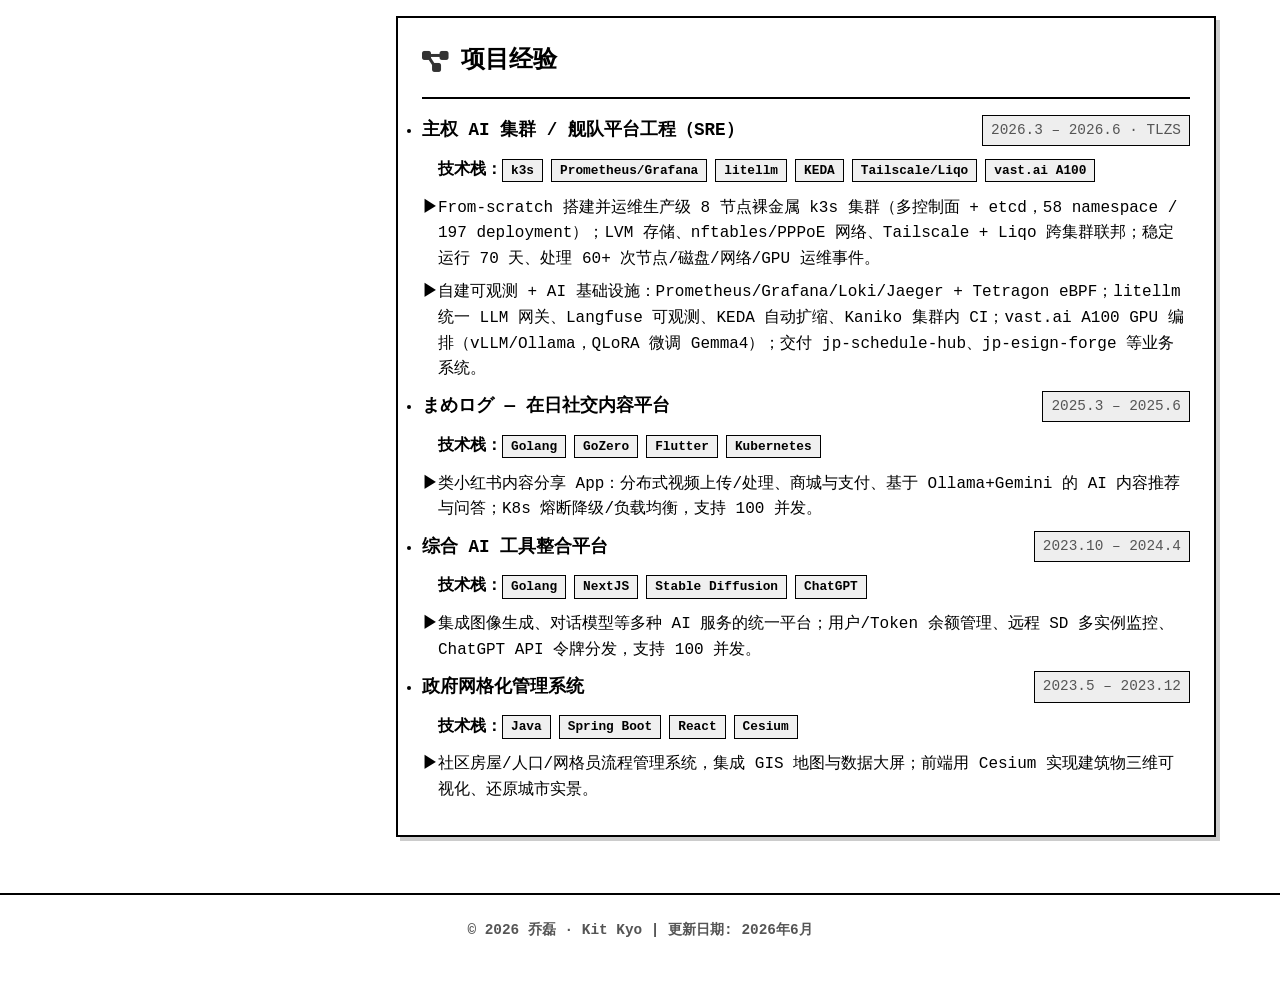
==== commit fde9062b: "resume: simplify company name to 'TLZS 株式会社' (drop descriptor)" ====
--- a/index.html
+++ b/index.html
@@ -290,7 +290,7 @@
         <hr />
         <ul>
           <li>
-            <h3> <span>TLZS 株式会社（东京 · 日中 IT 桥梁 / SES · SI）</span>
+            <h3> <span>TLZS 株式会社</span>
               <time>2026.3 – 2026.6</time>
             </h3>
             <ul class="info-content">
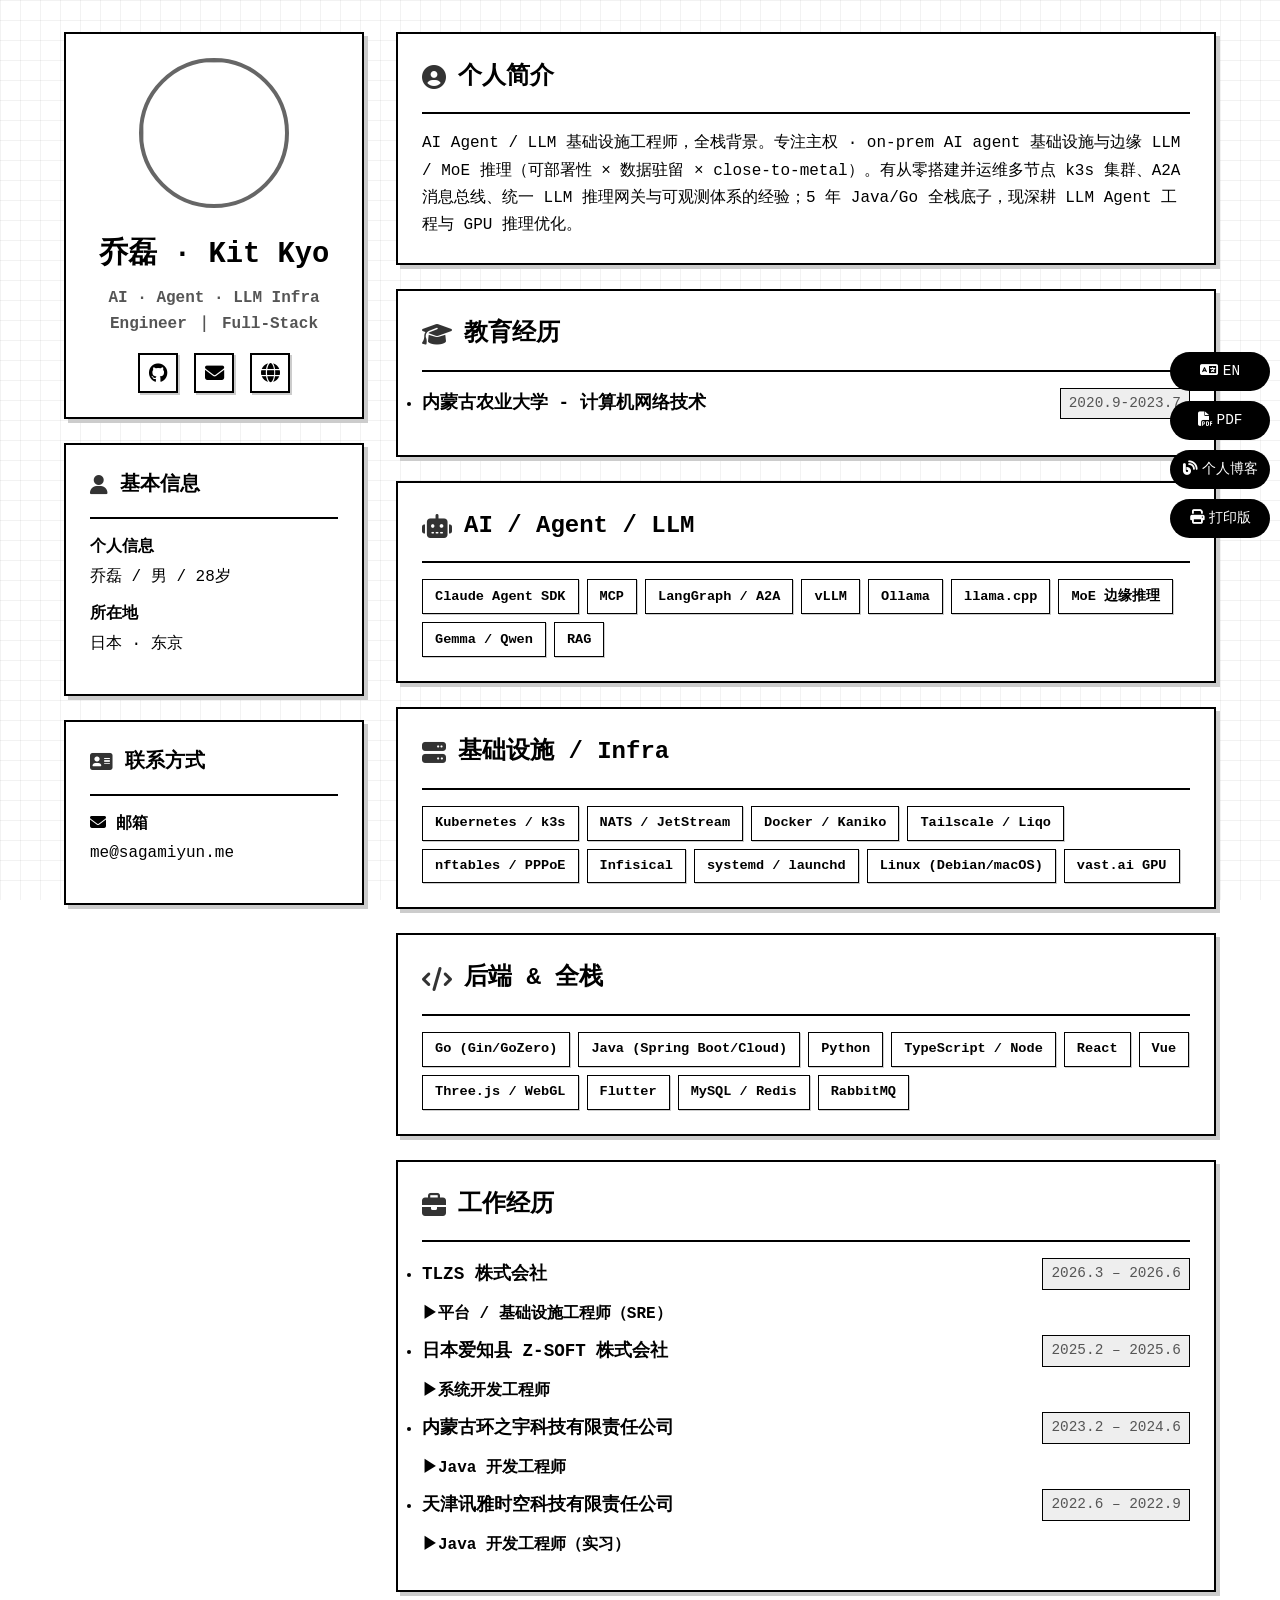
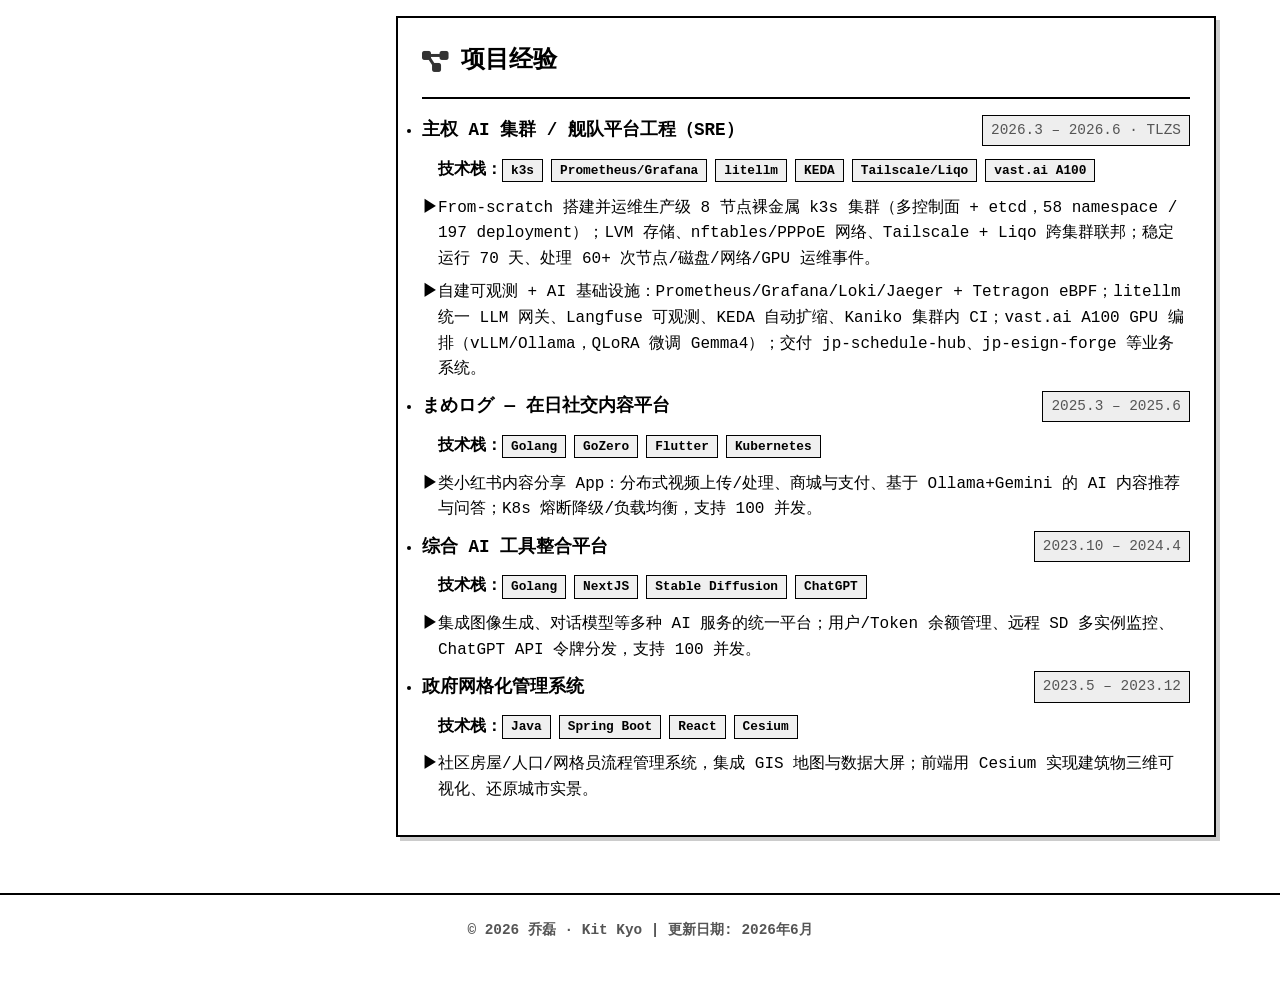
==== commit a39e4b41: "resume: add generated B&W PDF (KitKyo_CV.pdf) + download link" ====
--- a/index.html
+++ b/index.html
@@ -155,7 +155,7 @@
   <aside class="sidebar-nav">
     <ul>
       <li><a href="en.html"><i class="fas fa-language"></i>EN</a></li>
-      <li><a href="https://sagamiyun.me/" target="_blank"><i class="fas fa-blog"></i>个人博客</a></li>
+      <li><a href="KitKyo_CV.pdf" download><i class="fas fa-file-pdf"></i>PDF</a></li>      <li><a href="https://sagamiyun.me/" target="_blank"><i class="fas fa-blog"></i>个人博客</a></li>
       <li><a href="print-webresume.html" target="_blank"><i class="fas fa-print"></i>打印版</a></li>
     </ul>
   </aside>
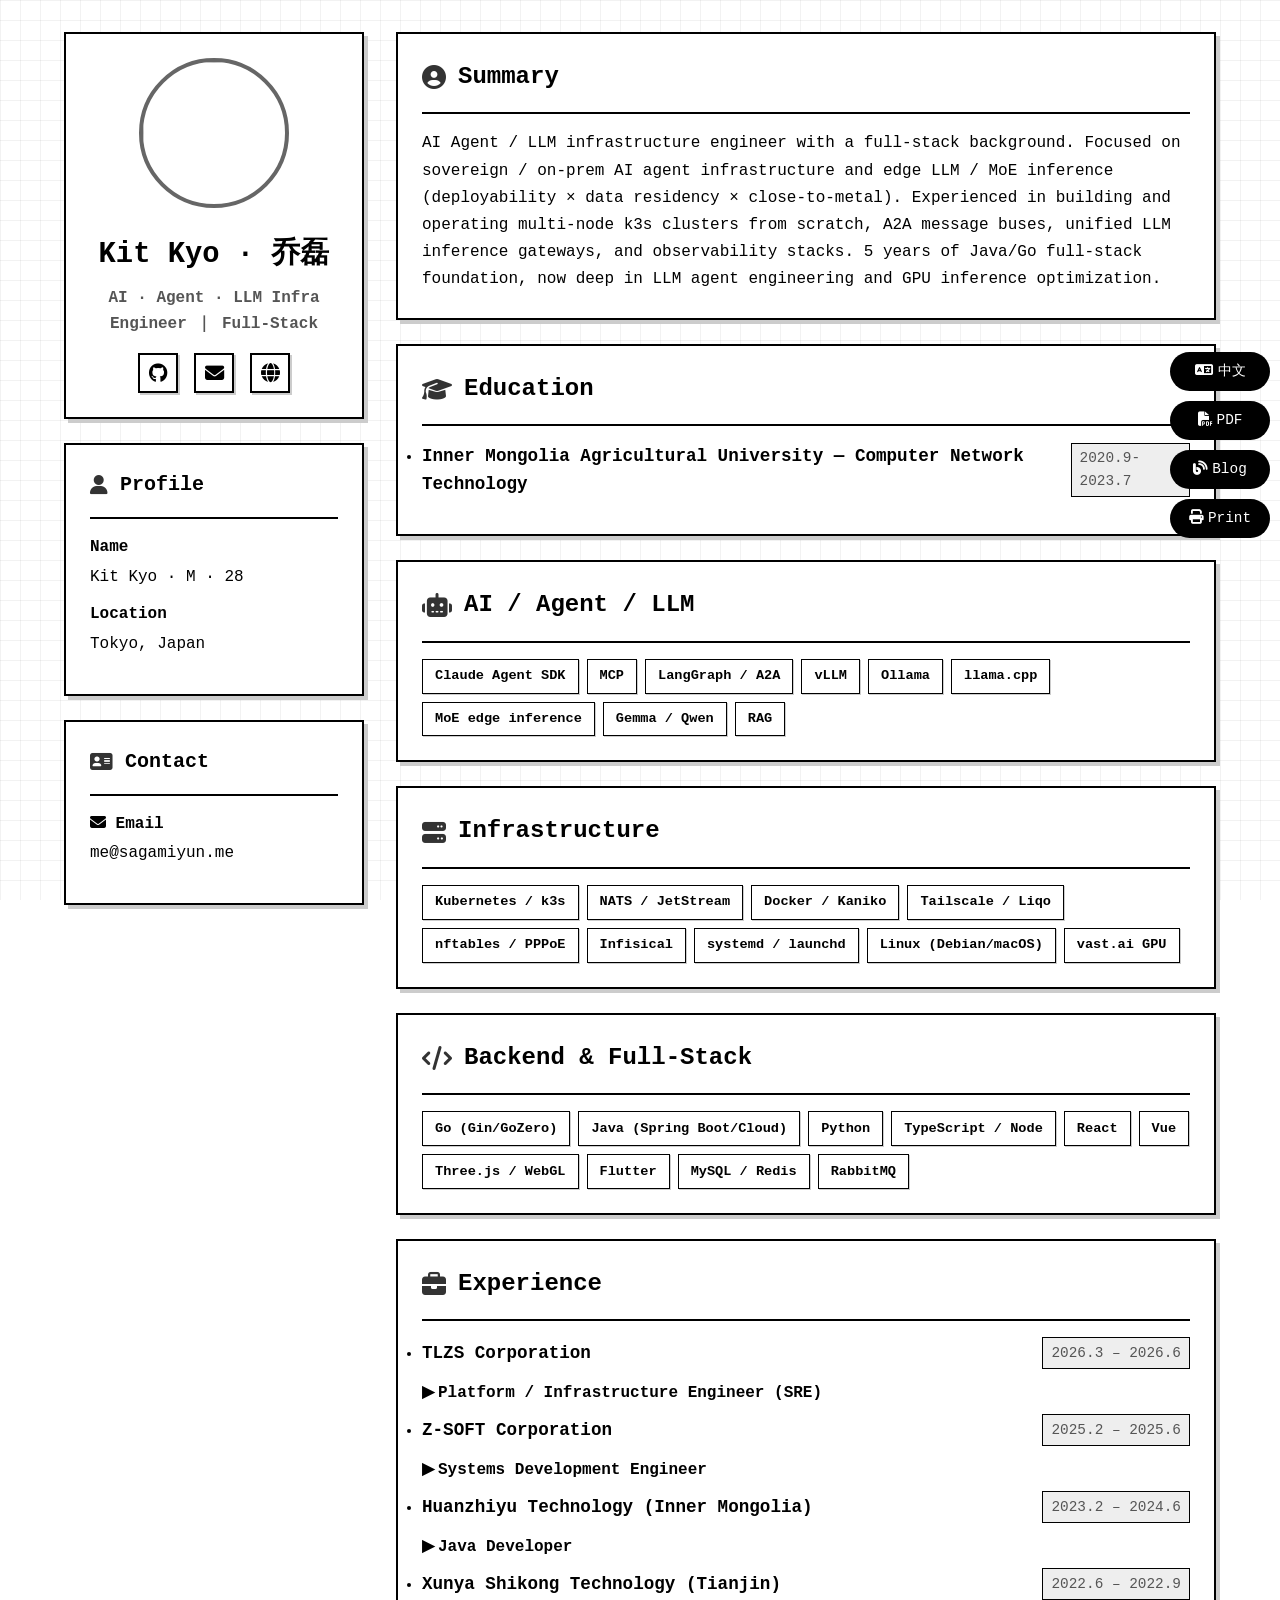
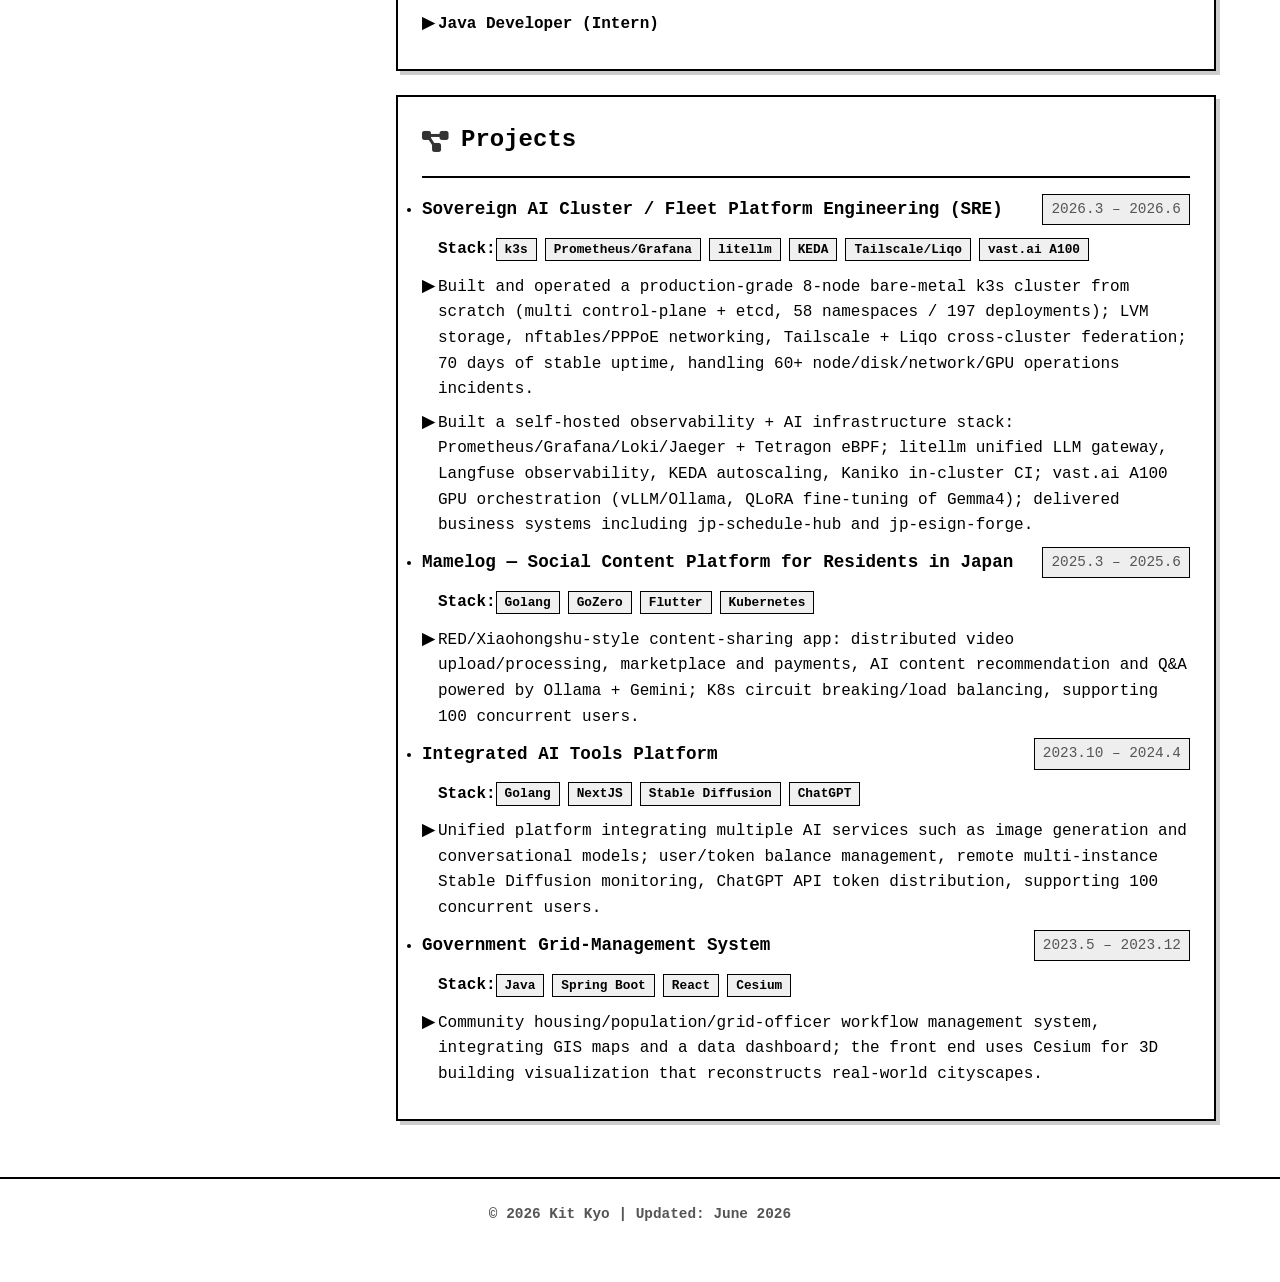
==== commit d0276f03: "resume(en): Z-SOFT Corporation (drop 株式会社 in EN), regen EN PDF Co-Authored-By: Claude Fable 5 <norep" ====
--- a/index.html
+++ b/index.html
@@ -1,25 +1,25 @@
 <!DOCTYPE html>
-<html lang="zh-cn">
+<html lang="en">
 
 <head>
   <meta http-equiv="Content-Type" content="text/html; charset=UTF-8">
 
-  <!--字符编码-->
+  <!-- Charset -->
   <meta http-equiv="Content-Type" content="text/html;charset=utf-8">
-  <!--语言-->
+  <!-- Language -->
   <meta http-equiv="Content-Language" contect="zh-CN">
-  <!--移动端适配-->
+  <!-- Mobile viewport -->
   <meta name="viewport" content="width=device-width, initial-scale=1, viewport-fit=cover">
-  <!--标题-->
-  <title>乔磊的个人简历</title>
-  <!--关键词-->
-  <meta name="keywords" content="乔磊,个人主页,简历,qiaolei，乔磊的个人简历">
-  <!--描述-->
-  <meta name="description" content="乔磊的个人简历">
-  <!--作者 author-->
-  <meta name="author" content="乔磊,me@sagamiyun.me">
-
-  <!-- 字体 -->
+  <!-- Title -->
+  <title>Kit Kyo — AI / Agent / LLM Infra Engineer</title>
+  <!-- Keywords -->
+  <meta name="keywords" content="Kit Kyo,resume,CV,AI engineer,LLM infrastructure,SRE,full-stack">
+  <!-- Description -->
+  <meta name="description" content="Kit Kyo — AI / Agent / LLM Infrastructure Engineer (SRE) and full-stack engineer in Tokyo.">
+  <!-- Author -->
+  <meta name="author" content="Kit Kyo, me@sagamiyun.me">
+
+  <!-- Fonts -->
   <link rel="preconnect" href="https://fonts.googleapis.com">
   <link rel="preconnect" href="https://fonts.gstatic.com" crossorigin>
   <link href="https://fonts.googleapis.com/css2?family=Inter:wght@400;500;600;700&display=swap" rel="stylesheet">
@@ -28,11 +28,11 @@
   <link rel="icon" href="favicon.svg" type="image/svg+xml">
   <!-- Font Awesome -->
   <link rel="stylesheet" href="https://cdnjs.cloudflare.com/ajax/libs/font-awesome/6.4.0/css/all.min.css">
-  <!-- 自定义样式 -->
+  <!-- Custom styles -->
   <link rel="stylesheet" href="./modern-resume.css">
 
   <style>
-    /* 侧边导航栏样式 */
+    /* Sidebar navigation */
     .sidebar-nav {
       position: fixed;
       right: 20px;
@@ -75,7 +75,7 @@
       margin-right: 5px;
     }
 
-    /* 修复头像居中问题 */
+    /* Avatar centering fix */
     .portrait {
       display: flex;
       justify-content: center;
@@ -104,7 +104,7 @@
       margin-top: 1rem;
     }
 
-    /* 响应式设计 */
+    /* Responsive design */
     @media (max-width: 1400px) {
       .sidebar-nav {
         right: 10px;
@@ -151,60 +151,60 @@
 </head>
 
 <body>
-  <!-- 侧边导航栏 -->
+  <!-- Sidebar navigation -->
   <aside class="sidebar-nav">
     <ul>
-      <li><a href="en.html"><i class="fas fa-language"></i>EN</a></li>
-      <li><a href="KitKyo_CV.pdf" download><i class="fas fa-file-pdf"></i>PDF</a></li>      <li><a href="https://sagamiyun.me/" target="_blank"><i class="fas fa-blog"></i>个人博客</a></li>
-      <li><a href="print-webresume.html" target="_blank"><i class="fas fa-print"></i>打印版</a></li>
+      <li><a href="cn.html"><i class="fas fa-language"></i>中文</a></li>
+      <li><a href="KitKyo_CV_EN.pdf" download><i class="fas fa-file-pdf"></i>PDF</a></li>      <li><a href="https://sagamiyun.me/" target="_blank"><i class="fas fa-blog"></i>Blog</a></li>
+      <li><a href="print-en.html" target="_blank"><i class="fas fa-print"></i>Print</a></li>
     </ul>
   </aside>
 
   <article class="container">
     <section class="side" id="side">
 
-      <!-- 个人肖像 -->
+      <!-- Portrait -->
       <section class="me">
         <section class="portrait">
           <div class="loading" style="display: none;"> <span></span> <span></span> <span></span> <span></span>
             <span></span> </div>
-          <!-- 头像照片 -->
+          <!-- Avatar photo -->
           <img class="avatar" src="https://img.sagamiyun.me//img/13143451267812.png" onload="loading2()"
             style="display: block;">
         </section>
-        <h1 class="name">乔磊 · Kit Kyo</h1>
+        <h1 class="name">Kit Kyo · 乔磊</h1>
         <h4 class="info-job">AI · Agent · LLM Infra Engineer ｜ Full-Stack</h4>
 
-        <!-- 社交媒体链接 -->
+        <!-- Social links -->
         <div class="social-links">
           <a href="https://github.com/SagamiYun" target="_blank" title="GitHub"><i class="fab fa-github"></i></a>
           <a href="mailto:me@sagamiyun.me" title="Email"><i class="fas fa-envelope"></i></a>
-          <a href="https://sagamiyun.me/" target="_blank" title="个人博客"><i class="fas fa-globe"></i></a>
+          <a href="https://sagamiyun.me/" target="_blank" title="Blog"><i class="fas fa-globe"></i></a>
         </div>
       </section>
 
-      <!-- 基本信息 -->
+      <!-- Profile -->
       <section class="profile info-unit">
-        <h2> <i class="fas fa-user" aria-hidden="true"></i>基本信息</h2>
-        <hr>
-        <ul>
-          <li>
-            <label>个人信息</label>
-            <span>乔磊 / 男 / 28岁</span>
-          </li>
-          <li>
-            <label>所在地</label>
-            <span>日本 · 东京</span>
-          </li>
-        </ul>
-      </section>
-
-      <!-- 联系方式 -->
+        <h2> <i class="fas fa-user" aria-hidden="true"></i>Profile</h2>
+        <hr>
+        <ul>
+          <li>
+            <label>Name</label>
+            <span>Kit Kyo · M · 28</span>
+          </li>
+          <li>
+            <label>Location</label>
+            <span>Tokyo, Japan</span>
+          </li>
+        </ul>
+      </section>
+
+      <!-- Contact -->
       <section class="contact info-unit">
-        <h2> <i class="fas fa-address-card" aria-hidden="true"></i>联系方式</h2>
-        <hr>
-        <ul>
-          <li><label><i class="fas fa-envelope"></i> 邮箱</label><a href="mailto:me@sagamiyun.me"
+        <h2> <i class="fas fa-address-card" aria-hidden="true"></i>Contact</h2>
+        <hr>
+        <ul>
+          <li><label><i class="fas fa-envelope"></i> Email</label><a href="mailto:me@sagamiyun.me"
               target="_blank">me@sagamiyun.me</a></li>
         </ul>
       </section>
@@ -212,29 +212,29 @@
     </section>
 
     <section class="main">
-      <!-- 个人简介 -->
+      <!-- Summary -->
       <section class="summary info-unit">
-        <h2> <i class="fas fa-user-circle" aria-hidden="true"></i>个人简介</h2>
+        <h2> <i class="fas fa-user-circle" aria-hidden="true"></i>Summary</h2>
         <hr>
         <p>
-          AI Agent / LLM 基础设施工程师，全栈背景。专注主权 · on-prem AI agent 基础设施与边缘 LLM / MoE 推理（可部署性 × 数据驻留 × close-to-metal）。有从零搭建并运维多节点 k3s 集群、A2A 消息总线、统一 LLM 推理网关与可观测体系的经验；5 年 Java/Go 全栈底子，现深耕 LLM Agent 工程与 GPU 推理优化。
+          AI Agent / LLM infrastructure engineer with a full-stack background. Focused on sovereign / on-prem AI agent infrastructure and edge LLM / MoE inference (deployability × data residency × close-to-metal). Experienced in building and operating multi-node k3s clusters from scratch, A2A message buses, unified LLM inference gateways, and observability stacks. 5 years of Java/Go full-stack foundation, now deep in LLM agent engineering and GPU inference optimization.
         </p>
       </section>
 
-      <!-- 教育经历 -->
+      <!-- Education -->
       <section class="edu info-unit">
-        <h2> <i class="fas fa-graduation-cap" aria-hidden="true"></i>教育经历</h2>
-        <hr>
-        <ul>
-          <li>
-            <h3> <span>内蒙古农业大学 - 计算机网络技术</span>
+        <h2> <i class="fas fa-graduation-cap" aria-hidden="true"></i>Education</h2>
+        <hr>
+        <ul>
+          <li>
+            <h3> <span>Inner Mongolia Agricultural University — Computer Network Technology</span>
               <time>2020.9-2023.7</time>
             </h3>
           </li>
         </ul>
       </section>
 
-      <!-- 技能 -->
+      <!-- Skills -->
       <section class="skills info-unit">
         <h2> <i class="fas fa-robot" aria-hidden="true"></i>AI / Agent / LLM</h2>
         <hr>
@@ -245,14 +245,14 @@
           <li><span class="tag">vLLM</span></li>
           <li><span class="tag">Ollama</span></li>
           <li><span class="tag">llama.cpp</span></li>
-          <li><span class="tag">MoE 边缘推理</span></li>
+          <li><span class="tag">MoE edge inference</span></li>
           <li><span class="tag">Gemma / Qwen</span></li>
           <li><span class="tag">RAG</span></li>
         </ul>
       </section>
 
       <section class="skills info-unit">
-        <h2> <i class="fas fa-server" aria-hidden="true"></i>基础设施 / Infra</h2>
+        <h2> <i class="fas fa-server" aria-hidden="true"></i>Infrastructure</h2>
         <hr>
         <ul class="info-content skill-tags">
           <li><span class="tag">Kubernetes / k3s</span></li>
@@ -268,7 +268,7 @@
       </section>
 
       <section class="skills info-unit">
-        <h2> <i class="fas fa-code" aria-hidden="true"></i>后端 & 全栈</h2>
+        <h2> <i class="fas fa-code" aria-hidden="true"></i>Backend & Full-Stack</h2>
         <hr>
         <ul class="info-content skill-tags">
           <li><span class="tag">Go (Gin/GoZero)</span></li>
@@ -284,86 +284,86 @@
         </ul>
       </section>
 
-      <!-- 工作经历 -->
+      <!-- Experience -->
       <section class="work info-unit">
-        <h2> <i class="fas fa-briefcase" aria-hidden="true"></i>工作经历</h2>
+        <h2> <i class="fas fa-briefcase" aria-hidden="true"></i>Experience</h2>
         <hr />
         <ul>
           <li>
-            <h3> <span>TLZS 株式会社</span>
+            <h3> <span>TLZS Corporation</span>
               <time>2026.3 – 2026.6</time>
             </h3>
             <ul class="info-content">
-              <li><strong>平台 / 基础设施工程师（SRE）</strong></li>
-            </ul>
-          </li>
-          <li>
-            <h3> <span>日本爱知县 Z-SOFT 株式会社</span>
+              <li><strong>Platform / Infrastructure Engineer (SRE)</strong></li>
+            </ul>
+          </li>
+          <li>
+            <h3> <span>Z-SOFT Corporation</span>
               <time>2025.2 – 2025.6</time>
             </h3>
             <ul class="info-content">
-              <li><strong>系统开发工程师</strong></li>
-            </ul>
-          </li>
-          <li>
-            <h3> <span>内蒙古环之宇科技有限责任公司</span>
+              <li><strong>Systems Development Engineer</strong></li>
+            </ul>
+          </li>
+          <li>
+            <h3> <span>Huanzhiyu Technology (Inner Mongolia)</span>
               <time>2023.2 – 2024.6</time>
             </h3>
             <ul class="info-content">
-              <li><strong>Java 开发工程师</strong></li>
-            </ul>
-          </li>
-          <li>
-            <h3> <span>天津讯雅时空科技有限责任公司</span>
+              <li><strong>Java Developer</strong></li>
+            </ul>
+          </li>
+          <li>
+            <h3> <span>Xunya Shikong Technology (Tianjin)</span>
               <time>2022.6 – 2022.9</time>
             </h3>
             <ul class="info-content">
-              <li><strong>Java 开发工程师（实习）</strong></li>
-            </ul>
-          </li>
-        </ul>
-      </section>
-
-      <!-- 项目经验 -->
+              <li><strong>Java Developer (Intern)</strong></li>
+            </ul>
+          </li>
+        </ul>
+      </section>
+
+      <!-- Projects -->
       <section class="project info-unit">
-        <h2> <i class="fas fa-project-diagram" aria-hidden="true"></i>项目经验</h2>
-        <hr>
-        <ul>
-          <li>
-            <h3> <span>主权 AI 集群 / 舰队平台工程（SRE）</span>
-              <time>2026.3 – 2026.6 · TLZS</time>
-            </h3>
-            <ul class="info-content">
-              <li class="project-tech"><strong>技术栈：</strong><span class="tech-tag">k3s</span><span class="tech-tag">Prometheus/Grafana</span><span class="tech-tag">litellm</span><span class="tech-tag">KEDA</span><span class="tech-tag">Tailscale/Liqo</span><span class="tech-tag">vast.ai A100</span></li>
-              <li>From-scratch 搭建并运维生产级 8 节点裸金属 k3s 集群（多控制面 + etcd，58 namespace / 197 deployment）；LVM 存储、nftables/PPPoE 网络、Tailscale + Liqo 跨集群联邦；稳定运行 70 天、处理 60+ 次节点/磁盘/网络/GPU 运维事件。</li>
-              <li>自建可观测 + AI 基础设施：Prometheus/Grafana/Loki/Jaeger + Tetragon eBPF；litellm 统一 LLM 网关、Langfuse 可观测、KEDA 自动扩缩、Kaniko 集群内 CI；vast.ai A100 GPU 编排（vLLM/Ollama，QLoRA 微调 Gemma4）；交付 jp-schedule-hub、jp-esign-forge 等业务系统。</li>
-            </ul>
-          </li>
-          <li>
-            <h3> <span>まめログ — 在日社交内容平台</span>
+        <h2> <i class="fas fa-project-diagram" aria-hidden="true"></i>Projects</h2>
+        <hr>
+        <ul>
+          <li>
+            <h3> <span>Sovereign AI Cluster / Fleet Platform Engineering (SRE)</span>
+              <time>2026.3 – 2026.6</time>
+            </h3>
+            <ul class="info-content">
+              <li class="project-tech"><strong>Stack:</strong><span class="tech-tag">k3s</span><span class="tech-tag">Prometheus/Grafana</span><span class="tech-tag">litellm</span><span class="tech-tag">KEDA</span><span class="tech-tag">Tailscale/Liqo</span><span class="tech-tag">vast.ai A100</span></li>
+              <li>Built and operated a production-grade 8-node bare-metal k3s cluster from scratch (multi control-plane + etcd, 58 namespaces / 197 deployments); LVM storage, nftables/PPPoE networking, Tailscale + Liqo cross-cluster federation; 70 days of stable uptime, handling 60+ node/disk/network/GPU operations incidents.</li>
+              <li>Built a self-hosted observability + AI infrastructure stack: Prometheus/Grafana/Loki/Jaeger + Tetragon eBPF; litellm unified LLM gateway, Langfuse observability, KEDA autoscaling, Kaniko in-cluster CI; vast.ai A100 GPU orchestration (vLLM/Ollama, QLoRA fine-tuning of Gemma4); delivered business systems including jp-schedule-hub and jp-esign-forge.</li>
+            </ul>
+          </li>
+          <li>
+            <h3> <span>Mamelog — Social Content Platform for Residents in Japan</span>
               <time>2025.3 – 2025.6</time>
             </h3>
             <ul class="info-content">
-              <li class="project-tech"><strong>技术栈：</strong><span class="tech-tag">Golang</span><span class="tech-tag">GoZero</span><span class="tech-tag">Flutter</span><span class="tech-tag">Kubernetes</span></li>
-              <li>类小红书内容分享 App：分布式视频上传/处理、商城与支付、基于 Ollama+Gemini 的 AI 内容推荐与问答；K8s 熔断降级/负载均衡，支持 100 并发。</li>
-            </ul>
-          </li>
-          <li>
-            <h3> <span>综合 AI 工具整合平台</span>
+              <li class="project-tech"><strong>Stack:</strong><span class="tech-tag">Golang</span><span class="tech-tag">GoZero</span><span class="tech-tag">Flutter</span><span class="tech-tag">Kubernetes</span></li>
+              <li>RED/Xiaohongshu-style content-sharing app: distributed video upload/processing, marketplace and payments, AI content recommendation and Q&A powered by Ollama + Gemini; K8s circuit breaking/load balancing, supporting 100 concurrent users.</li>
+            </ul>
+          </li>
+          <li>
+            <h3> <span>Integrated AI Tools Platform</span>
               <time>2023.10 – 2024.4</time>
             </h3>
             <ul class="info-content">
-              <li class="project-tech"><strong>技术栈：</strong><span class="tech-tag">Golang</span><span class="tech-tag">NextJS</span><span class="tech-tag">Stable Diffusion</span><span class="tech-tag">ChatGPT</span></li>
-              <li>集成图像生成、对话模型等多种 AI 服务的统一平台；用户/Token 余额管理、远程 SD 多实例监控、ChatGPT API 令牌分发，支持 100 并发。</li>
-            </ul>
-          </li>
-          <li>
-            <h3> <span>政府网格化管理系统</span>
+              <li class="project-tech"><strong>Stack:</strong><span class="tech-tag">Golang</span><span class="tech-tag">NextJS</span><span class="tech-tag">Stable Diffusion</span><span class="tech-tag">ChatGPT</span></li>
+              <li>Unified platform integrating multiple AI services such as image generation and conversational models; user/token balance management, remote multi-instance Stable Diffusion monitoring, ChatGPT API token distribution, supporting 100 concurrent users.</li>
+            </ul>
+          </li>
+          <li>
+            <h3> <span>Government Grid-Management System</span>
               <time>2023.5 – 2023.12</time>
             </h3>
             <ul class="info-content">
-              <li class="project-tech"><strong>技术栈：</strong><span class="tech-tag">Java</span><span class="tech-tag">Spring Boot</span><span class="tech-tag">React</span><span class="tech-tag">Cesium</span></li>
-              <li>社区房屋/人口/网格员流程管理系统，集成 GIS 地图与数据大屏；前端用 Cesium 实现建筑物三维可视化、还原城市实景。</li>
+              <li class="project-tech"><strong>Stack:</strong><span class="tech-tag">Java</span><span class="tech-tag">Spring Boot</span><span class="tech-tag">React</span><span class="tech-tag">Cesium</span></li>
+              <li>Community housing/population/grid-officer workflow management system, integrating GIS maps and a data dashboard; the front end uses Cesium for 3D building visualization that reconstructs real-world cityscapes.</li>
             </ul>
           </li>
         </ul>
@@ -372,7 +372,7 @@
   </article>
 
   <footer>
-    <p>© 2026 乔磊 · Kit Kyo | 更新日期: 2026年6月</p>
+    <p>© 2026 Kit Kyo | Updated: June 2026</p>
   </footer>
 </body>
 
